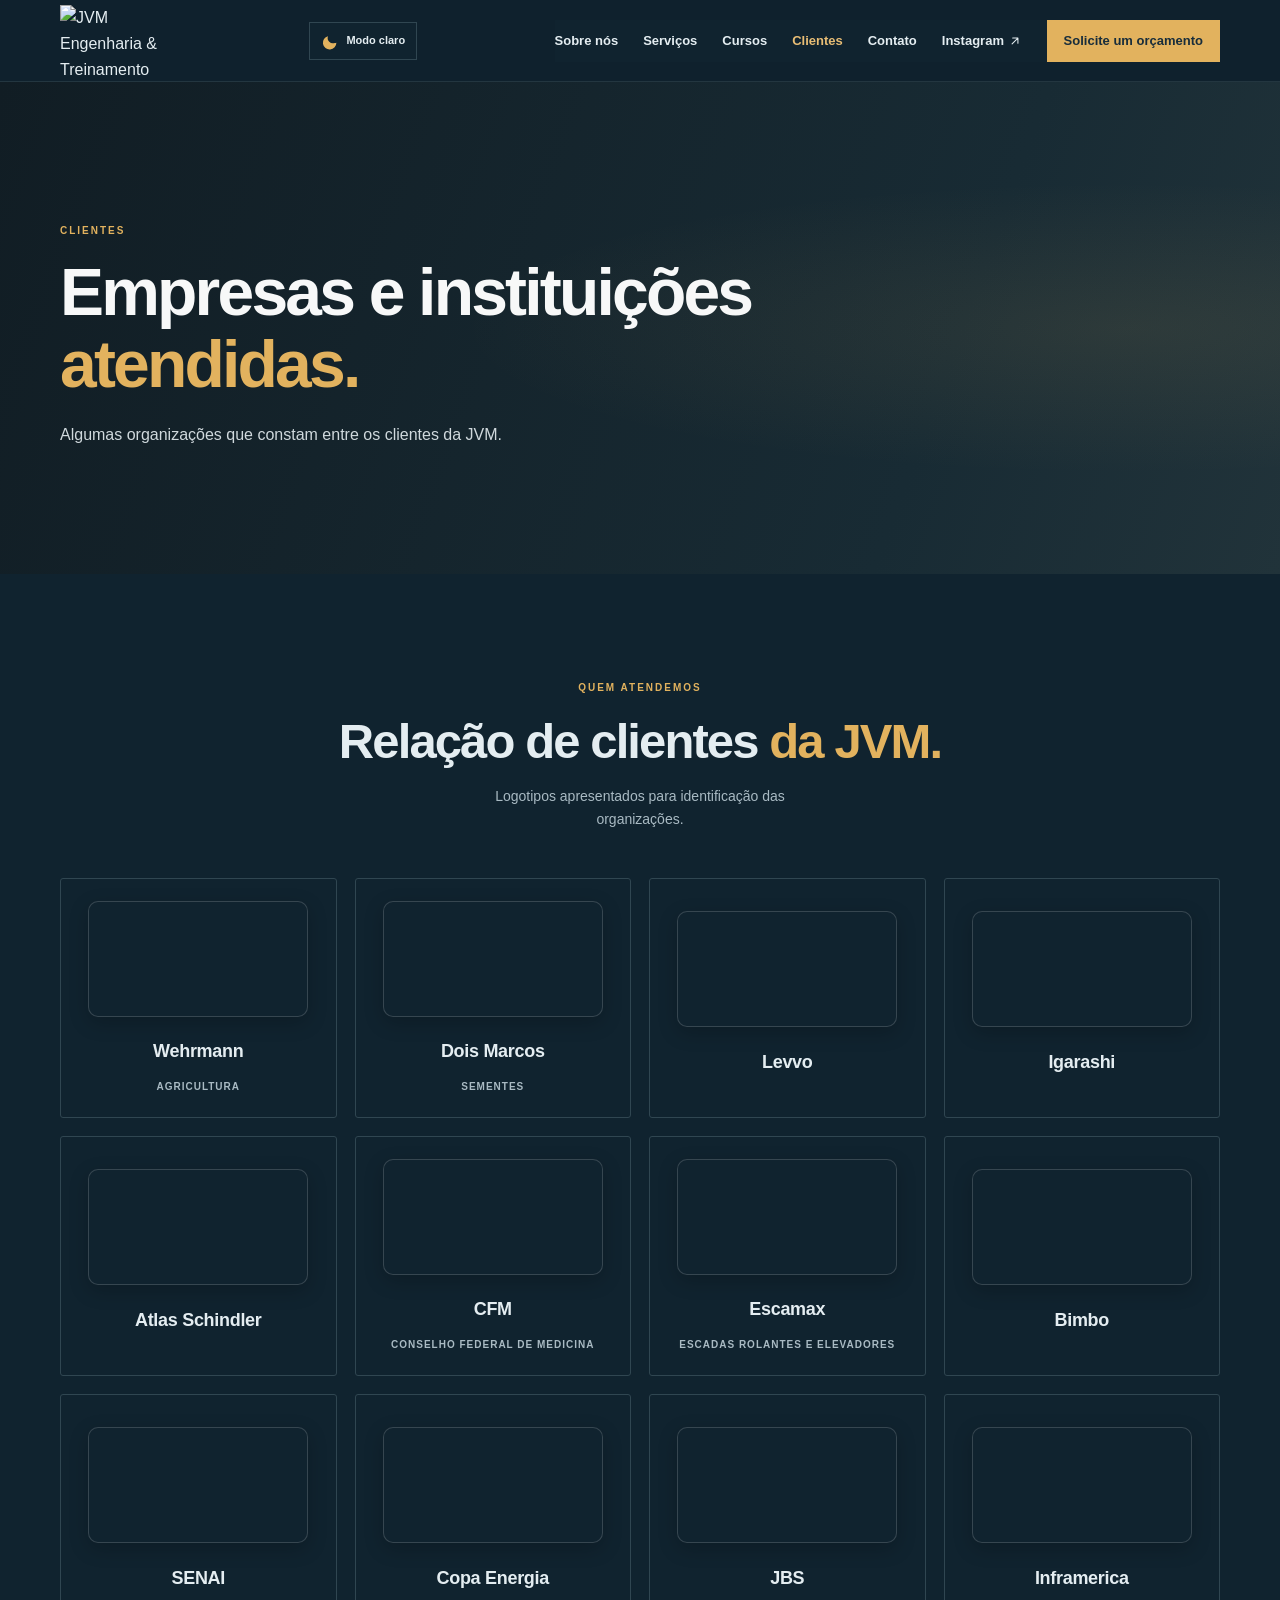
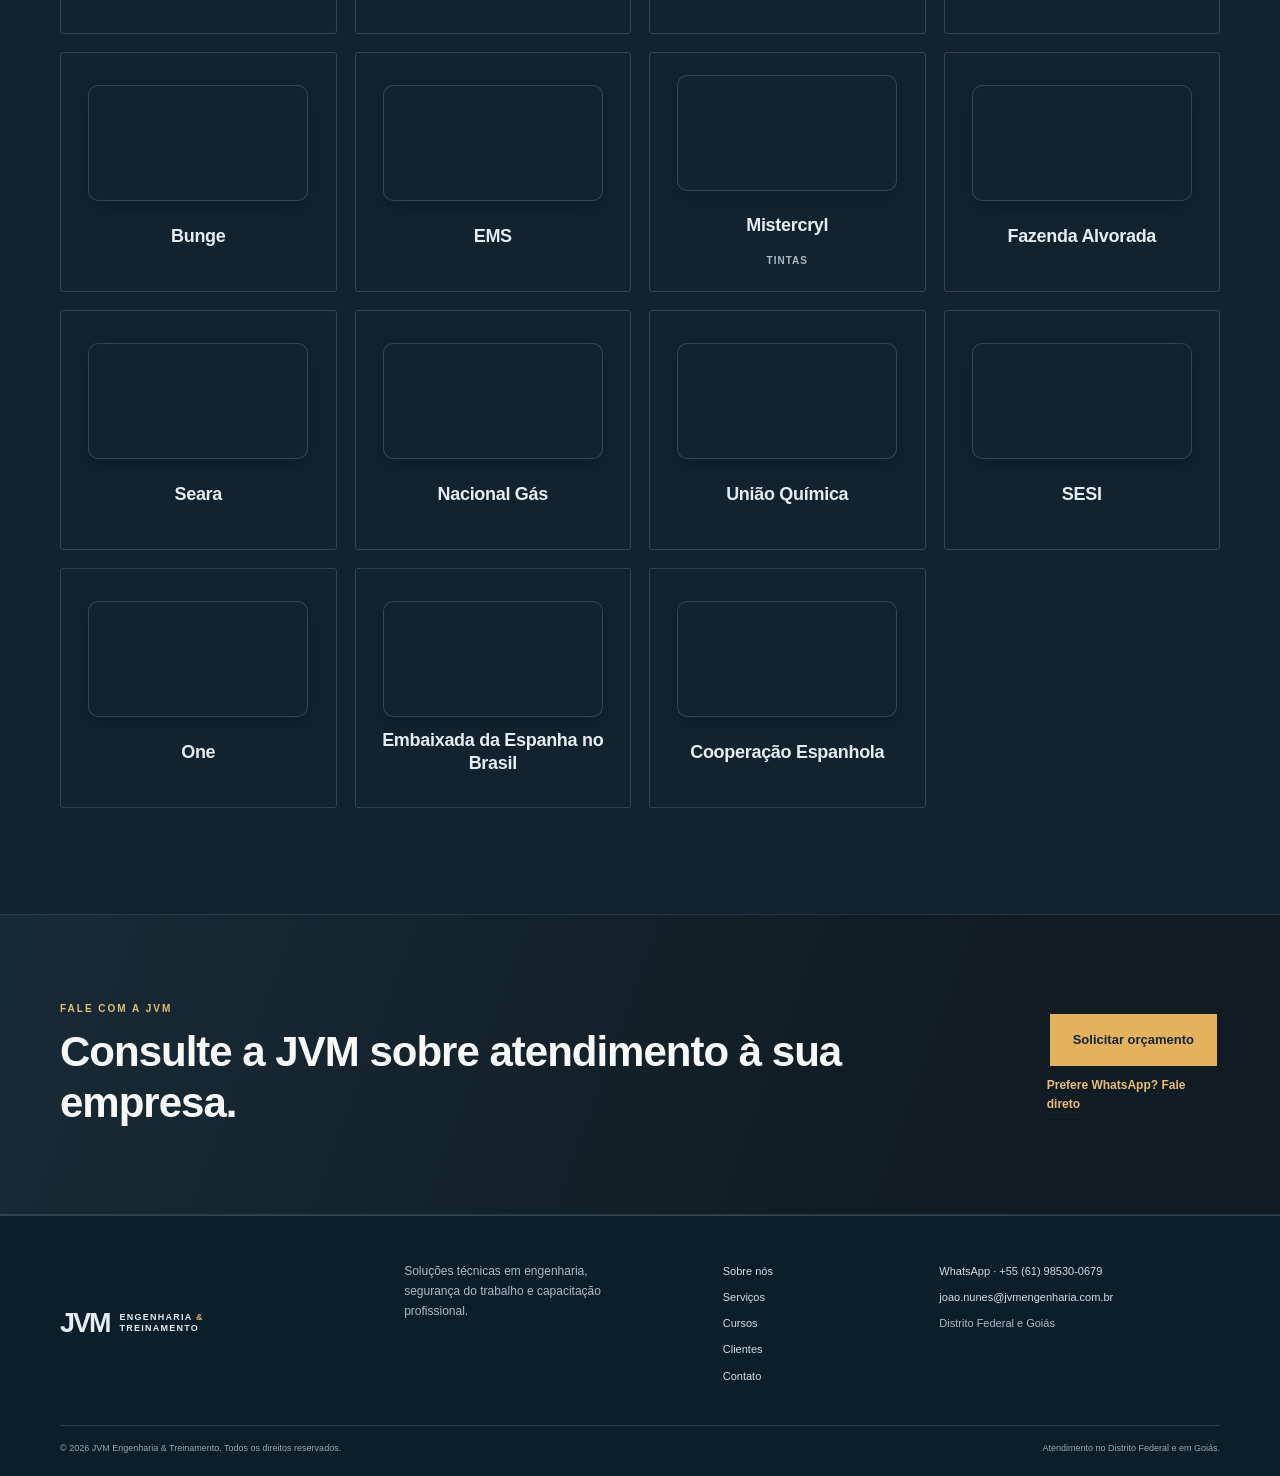
==== clientes.html @ 1b15221c "feat: Melhorias no visual" ====
<!doctype html>
<html lang="pt-BR">
  <head>
    <script src="js/theme.js">
    </script>
    <meta charset="utf-8">
    <meta name="viewport" content="width=device-width, initial-scale=1">
    <meta http-equiv="Content-Security-Policy" content="default-src 'self'; base-uri 'self'; object-src 'none'; form-action 'self'; img-src 'self' data: https:; style-src 'self' https://fonts.googleapis.com; font-src 'self' https://fonts.gstatic.com; script-src 'self'; connect-src 'self' https:; upgrade-insecure-requests">
    <meta name="theme-color" content="#10283b">
    <meta name="description" content="Clientes atendidos pela JVM Engenharia &amp; Treinamento.">
    <title>Clientes | JVM Engenharia &amp; Treinamento</title>
    <link rel="preconnect" href="https://fonts.googleapis.com">
    <link rel="preconnect" href="https://fonts.gstatic.com" crossorigin>
    <link href="https://fonts.googleapis.com/css2?family=DM+Sans:wght@400;500;600;700&amp;family=Manrope:wght@400;500;600;700;800&amp;display=swap" rel="stylesheet">
    <link rel="stylesheet" href="css/style.css">
    <script src="js/config.js" defer>
    </script>
    <script src="js/main.js" defer>
    </script>
  </head>
  <body>
    <a class="skip-link" href="#conteudo">Pular para o conteúdo</a>
    <header class="site-header">
      <div class="container header-inner">
        <a class="brand" href="index.html" aria-label="JVM Engenharia — início">
          <img class="brand-logo" src="assets/images/jvm-logo.png" alt="JVM Engenharia &amp; Treinamento">
        </a>
        <button class="theme-toggle" id="theme-toggle" type="button" aria-label="Ativar modo escuro">
          <span class="theme-toggle-icon" aria-hidden="true">
            <svg class="theme-icon-moon" viewBox="0 0 24 24">
              <path d="M9.37 5.51A7 7 0 0 0 18.5 14.5c.69 0 1.36-.1 2-.3A9 9 0 1 1 9.37 5.51Z"/>
            </svg>
            <svg class="theme-icon-sun" viewBox="0 0 24 24" hidden>
              <circle cx="12" cy="12" r="4"/>
              <path d="M12 2v2m0 16v2M4.93 4.93l1.42 1.42m11.3 11.3 1.42 1.42M2 12h2m16 0h2M4.93 19.07l-1.42 1.42m11.3-11.3 1.42-1.42" fill="none" stroke="currentColor" stroke-linecap="round" stroke-width="2"/>
            </svg>
          </span>
          <span class="theme-toggle-label">Modo escuro</span>
        </button>
        <button class="menu-toggle" aria-expanded="false" aria-controls="site-nav" aria-label="Abrir menu">
          <span>
          </span>
          <span>
          </span>
        </button>
        <nav class="nav" id="site-nav" aria-label="Navegação principal">
          <a href="sobre.html">Sobre nós</a>
          <a href="servicos.html">Serviços</a>
          <a href="cursos.html">Cursos</a>
          <a href="clientes.html" aria-current="page">Clientes</a>
          <a href="contato.html">Contato</a>
          <a href="https://www.instagram.com/jvm_engenhariaetreinamento/?stkn=MXVxZW4xYjBiNGRyMw%3D%3D&amp;utm_source=qr" target="_blank" rel="noopener noreferrer">Instagram
            <svg class="link-icon" viewBox="0 0 24 24" aria-hidden="true">
              <path d="M7 17 17 7M8 7h9v9" fill="none" stroke="currentColor" stroke-linecap="round" stroke-linejoin="round" stroke-width="1.8"/>
            </svg>
          </a>
          <a class="button button-small" href="contato.html">Solicite um orçamento</a>
        </nav>
      </div>
    </header>
    <main id="conteudo">
      <section class="page-banner page-banner--clients">
        <div class="container">
          <p class="eyebrow">CLIENTES</p>
          <h1>Empresas e instituições <em>atendidas.</em></h1>
          <p>Algumas organizações que constam entre os clientes da JVM.</p>
        </div>
      </section>
      <section class="clients-preview section-pad">
        <div class="container">
          <div class="section-heading">
            <div>
              <p class="eyebrow">QUEM ATENDEMOS</p>
              <h2>Relação de clientes <em>da JVM.</em></h2>
            </div>
            <p>Logotipos apresentados para identificação das organizações.</p>
          </div>
          <div class="client-grid" aria-label="Lista de clientes">
            <article class="client-card client-card--brand">
              <span class="client-mark"><img src="assets/logo%20-%20wehrmann.jpg" alt="" loading="lazy"></span>
              <h3>Wehrmann</h3>
              <p>Agricultura</p>
            </article>
            <article class="client-card client-card--brand">
              <span class="client-mark"><img src="assets/logo%20-%20dois%20marcos.jpg" alt="" loading="lazy"></span>
              <h3>Dois Marcos</h3>
              <p>Sementes</p>
            </article>
            <article class="client-card client-card--brand">
              <span class="client-mark"><img src="assets/logo%20-%20levvo.jpg" alt="" loading="lazy"></span>
              <h3>Levvo</h3>
            </article>
            <article class="client-card client-card--brand">
              <span class="client-mark"><img src="assets/logo%20-%20igarashi.jpg" alt="" loading="lazy"></span>
              <h3>Igarashi</h3>
            </article>
            <article class="client-card client-card--brand">
              <span class="client-mark"><img src="assets/logo%20-%20atlas%20schindler.jpg" alt="" loading="lazy"></span>
              <h3>Atlas Schindler</h3>
            </article>
            <article class="client-card client-card--brand">
              <span class="client-mark"><img src="assets/logo%20-%20cfm.jpg" alt="" loading="lazy"></span>
              <h3>CFM</h3>
              <p>Conselho Federal de Medicina</p>
            </article>
            <article class="client-card client-card--brand">
              <span class="client-mark"><img src="assets/logo%20-%20escamax.jpg" alt="" loading="lazy"></span>
              <h3>Escamax</h3>
              <p>Escadas rolantes e elevadores</p>
            </article>
            <article class="client-card client-card--brand">
              <span class="client-mark"><img src="assets/logo%20-%20bimbo.jpg" alt="" loading="lazy"></span>
              <h3>Bimbo</h3>
            </article>
            <article class="client-card client-card--brand">
              <span class="client-mark"><img src="assets/logo%20-%20senai.jpg" alt="" loading="lazy"></span>
              <h3>SENAI</h3>
            </article>
            <article class="client-card client-card--brand">
              <span class="client-mark"><img src="assets/logo%20-%20copa%20energia.jpg" alt="" loading="lazy"></span>
              <h3>Copa Energia</h3>
            </article>
            <article class="client-card client-card--brand">
              <span class="client-mark"><img src="assets/logo%20-%20jbs.jpg" alt="" loading="lazy"></span>
              <h3>JBS</h3>
            </article>
            <article class="client-card client-card--brand">
              <span class="client-mark"><img src="assets/logo%20-%20inframerica.jpg" alt="" loading="lazy"></span>
              <h3>Inframerica</h3>
            </article>
            <article class="client-card client-card--brand">
              <span class="client-mark"><img src="assets/logo%20-%20bunge.jpg" alt="" loading="lazy"></span>
              <h3>Bunge</h3>
            </article>
            <article class="client-card client-card--brand">
              <span class="client-mark"><img src="assets/logo%20-%20ems.jpg" alt="" loading="lazy"></span>
              <h3>EMS</h3>
            </article>
            <article class="client-card client-card--brand">
              <span class="client-mark"><img src="assets/logo%20-%20mistercryl.jpg" alt="" loading="lazy"></span>
              <h3>Mistercryl</h3>
              <p>Tintas</p>
            </article>
            <article class="client-card client-card--brand">
              <span class="client-mark"><img src="assets/logo%20-%20alvorada.jpg" alt="" loading="lazy"></span>
              <h3>Fazenda Alvorada</h3>
            </article>
            <article class="client-card client-card--brand">
              <span class="client-mark"><img src="assets/logo%20-%20seara.jpg" alt="" loading="lazy"></span>
              <h3>Seara</h3>
            </article>
            <article class="client-card client-card--brand">
              <span class="client-mark"><img src="assets/logo%20-%20nacional%20gas.jpg" alt="" loading="lazy"></span>
              <h3>Nacional Gás</h3>
            </article>
            <article class="client-card client-card--brand">
              <span class="client-mark"><img src="assets/logo%20-%20uniao%20quimica.jpg" alt="" loading="lazy"></span>
              <h3>União Química</h3>
            </article>
            <article class="client-card client-card--brand">
              <span class="client-mark"><img src="assets/logo%20-%20sesi.jpg" alt="" loading="lazy"></span>
              <h3>SESI</h3>
            </article>
            <article class="client-card client-card--brand">
              <span class="client-mark"><img src="assets/logo%20-%20one.jpg" alt="" loading="lazy"></span>
              <h3>One</h3>
            </article>
            <article class="client-card client-card--brand">
              <span class="client-mark"><img src="assets/logo%20-%20embaixada%20da%20espanha%20no%20brasil.jpg" alt="" loading="lazy"></span>
              <h3>Embaixada da Espanha no Brasil</h3>
            </article>
            <article class="client-card client-card--brand">
              <span class="client-mark"><img src="assets/logo%20-%20cooperacao%20espanhola.jpg" alt="" loading="lazy"></span>
              <h3>Cooperação Espanhola</h3>
            </article>
          </div>
        </div>
      </section>
      <section class="contact-cta">
        <div class="container cta-inner">
          <div>
            <p class="eyebrow eyebrow-light">FALE COM A JVM</p>
            <h2>Consulte a JVM sobre atendimento à sua empresa.</h2>
          </div>
          <div class="cta-actions">
            <a class="button button-light" href="contato.html">Solicitar orçamento</a>
            <a class="cta-whatsapp" href="https://wa.me/5561985300679" target="_blank" rel="noopener noreferrer">Prefere WhatsApp? Fale direto</a>
          </div>
        </div>
      </section>
    </main>
    <footer class="footer">
      <div class="container footer-main">
        <a class="brand brand-footer" href="index.html">
          <span class="brand-mark">JVM</span>
          <span class="brand-copy">ENGENHARIA
            <i>&amp;</i>
            <br>TREINAMENTO</span>
        </a>
        <p>Soluções técnicas em engenharia, segurança do trabalho e capacitação profissional.</p>
        <div class="footer-links">
          <a href="sobre.html">Sobre nós</a>
          <a href="servicos.html">Serviços</a>
          <a href="cursos.html">Cursos</a>
          <a href="clientes.html">Clientes</a>
          <a href="contato.html">Contato</a>
        </div>
        <div class="footer-contact">
          <a href="https://wa.me/5561985300679" target="_blank" rel="noopener noreferrer">WhatsApp · +55 (61) 98530-0679</a>
          <a href="mailto:joao.nunes@jvmengenharia.com.br">joao.nunes@jvmengenharia.com.br</a>
          <span>Distrito Federal e Goiás</span>
        </div>
      </div>
      <div class="container footer-bottom">
        <span>©
          <span id="year">
          </span>
          JVM Engenharia &amp; Treinamento. Todos os direitos reservados.</span>
        <span>Atendimento no Distrito Federal e em Goiás.</span>
      </div>
    </footer>
  </body>
</html>
---- css/style.css ----
:root {
  --navy:#10283b;
  --navy-2:#18384d;
  --ink:#e4edf1;
  --muted:#a9bac3;
  --gold:#e2b25e;
  --pale:#162a36;
  --white:#fff;
  --line:#304651;
  --surface:#10232f;
  --surface-soft:#162a36;
  --field:#0d1e28;
  --field-border:#405560;
  --card-hover:#1b303c;
  --font:'DM Sans',sans-serif;
  --display:'Manrope',sans-serif
}
* {
  box-sizing:border-box
}
html {
  scroll-behavior:smooth;
  scroll-padding-top:82px
}
body {
  margin:0;
  color:var(--ink);
  font-family:var(--font);
  font-size:16px;
  line-height:1.65;
  -webkit-font-smoothing:antialiased
}
a {
  color:inherit;
  text-decoration:none
}
button,input,select,textarea {
  font:inherit
}
.container {
  width:min(1160px,calc(100% - 48px));
  margin-inline:auto
}
.skip-link {
  position:absolute;
  left:12px;
  top:-60px;
  z-index:1000;
  padding:10px 16px;
  background:white;
  color:var(--navy)
}
.skip-link:focus {
  top:12px
}
.site-header {
  height:82px;
  position:sticky;
  top:0;
  z-index:20;
  background:rgba(255,255,255,.97);
  border-bottom:1px solid rgba(16,40,59,.07);
  backdrop-filter:blur(12px)
}
.header-inner {
  height:100%;
  display:flex;
  align-items:center;
  justify-content:space-between
}
.brand {
  display:flex;
  align-items:center;
  gap:10px;
  color:var(--navy)
}
.theme-toggle {
  display:inline-flex;
  align-items:center;
  justify-content:center;
  gap:7px;
  min-height:38px;
  padding:0 11px;
  border:1px solid var(--line);
  background:var(--surface);
  color:var(--ink);
  cursor:pointer;
  font-size:11px;
  font-weight:600;
  white-space:nowrap
}
.theme-toggle:hover {
  border-color:var(--gold)
}
.theme-toggle-icon {
  color:var(--gold);
  display:inline-flex;
  align-items:center;
  justify-content:center
}
.theme-toggle-icon svg {
  display:block;
  width:18px;
  height:18px;
  fill:currentColor
}
.theme-toggle-icon svg[hidden] {
  display:none
}
.brand-logo {
  display:block;
  width:112px;
  height:72px;
  object-fit:contain
}
.brand-mark {
  font-family:var(--display);
  font-weight:800;
  font-size:27px;
  letter-spacing:-2px;
  line-height:1
}
.brand-copy {
  font-family:var(--display);
  font-weight:700;
  font-size:9px;
  line-height:1.25;
  letter-spacing:1.25px
}
.brand-copy i {
  font-style:normal;
  color:var(--gold)
}
.nav {
  display:flex;
  align-items:center;
  gap:25px;
  font-size:13px;
  font-weight:600
}
.nav>a:not(.button) {
  transition:color .2s
}
.nav>a:not(.button):hover,.text-link:hover {
  color:#ae7a29
}
.nav>a[aria-current="page"]:not(.button) {
  color:#ae7a29
}
.link-icon {
  display:inline-block;
  width:14px;
  height:14px;
  flex:0 0 auto;
  vertical-align:middle
}
.page-entering #conteudo,
.page-entering .footer {
  animation:page-enter .42s cubic-bezier(.2,.7,.25,1) both
}
.page-leaving #conteudo,
.page-leaving .footer {
  animation:page-leave .17s ease-in both;
  pointer-events:none
}
html::after {
  position:fixed;
  inset:0 auto auto 0;
  z-index:1000;
  width:100%;
  height:3px;
  background:var(--gold);
  content:"";
  opacity:0;
  transform:scaleX(0);
  transform-origin:left center
}
.page-leaving::after {
  opacity:1;
  transform:scaleX(1);
  transition:transform .17s ease,opacity .05s ease
}
@keyframes page-enter {
  from { opacity:0; transform:translateY(12px) }
  to { opacity:1; transform:translateY(0) }
}
@keyframes page-leave {
  to { opacity:.55; transform:translateY(-5px) }
}
.page-banner {
  padding:82px 0 76px;
  background:var(--surface-soft);
  border-bottom:1px solid var(--line);
  text-align:center
}
.page-banner .eyebrow {
  margin:0 0 18px
}
.page-banner h1 {
  max-width:820px;
  margin:0;
  margin-inline:auto;
  color:var(--ink);
  font-family:var(--display);
  font-size:clamp(38px,6vw,66px);
  font-weight:600;
  letter-spacing:-2.8px;
  line-height:1.08
}
.page-banner h1 em,.home-training h2 em {
  color:#ae7a29;
  font-style:normal
}
.page-banner>div>p:last-child {
  max-width:610px;
  margin:22px auto 0;
  color:var(--muted);
  font-size:16px
}
.page-intro-grid {
  grid-template-columns:170px minmax(0,1fr) 245px
}
.intro-main,
.section-kicker {
  text-align:center
}
.section-kicker {
  align-items:center
}
.home-more-link {
  margin:30px 0 0;
  text-align:right
}
.home-training {
  background:var(--surface-soft)
}
.home-training-inner {
  display:flex;
  align-items:center;
  justify-content:space-between;
  gap:48px;
  text-align:center
}
.home-training-inner>div {
  max-width:620px;
  margin-inline:auto
}
.home-training .eyebrow {
  margin:0 0 16px
}
.home-training h2 {
  margin:0;
  color:var(--ink);
  font-family:var(--display);
  font-size:clamp(34px,4vw,49px);
  line-height:1.12;
  letter-spacing:-1.8px
}
.home-training-inner>div>p:last-child {
  max-width:560px;
  margin-inline:auto;
  color:var(--muted)
}
.home-training-inner>.button {
  margin-inline:auto
}
.clients-preview {
  background:var(--surface)
}
.client-grid {
  display:grid;
  grid-template-columns:repeat(4,minmax(0,1fr));
  grid-auto-rows:1fr;
  gap:18px
}
.client-card {
  min-width:0;
  min-height:0;
  padding:0;
  border:1px solid var(--line);
  border-radius:14px;
  background:var(--surface);
  box-shadow:0 5px 18px rgba(16,40,59,.045);
  transition:background .2s,transform .2s,border-color .2s,box-shadow .2s
}
.client-card:hover {
  position:relative;
  z-index:1;
  background:var(--card-hover);
  border-color:rgba(215,163,78,.65);
  box-shadow:0 12px 28px rgba(16,40,59,.1);
  transform:translateY(-3px)
}
.client-mark {
  display:grid;
  place-items:center;
  width:36px;
  height:36px;
  margin-bottom:25px;
  background:#f5f1e8;
  color:#a67932;
  font-size:10px;
  font-weight:700;
  letter-spacing:1px
}
.client-card h3 {
  margin:0 0 9px;
  font-family:var(--display);
  font-size:16px;
  letter-spacing:-.3px
}
.client-card p {
  margin:0;
  color:var(--muted);
  font-size:12px;
  line-height:1.7
}
.client-card--brand {
  display:flex;
  flex-direction:column;
  justify-content:center;
  align-items:center;
  min-height:238px;
  padding:22px 18px;
  text-align:center
}
.client-card--brand .client-mark {
  display:grid;
  place-items:center;
  flex:0 0 116px;
  width:100%;
  max-width:220px;
  height:116px;
  margin:0 0 12px;
  padding:12px 16px;
  border:1px solid var(--line);
  border-radius:10px;
  background:var(--surface);
  box-shadow:0 2px 8px rgba(16,40,59,.035);
  color:transparent;
  transition:border-color .2s ease,box-shadow .2s ease
}
.client-card--brand .client-mark img {
  display:block;
  max-width:100%;
  max-height:88px;
  width:auto;
  height:auto;
  object-fit:contain;
  image-rendering:auto
}
.client-card--brand:hover .client-mark {
  border-color:rgba(215,163,78,.65);
  box-shadow:0 4px 12px rgba(16,40,59,.08)
}
.client-card--brand h3 {
  display:grid;
  place-items:center;
  min-height:2.5em;
  max-width:100%;
  margin:0;
  font-size:clamp(15px,1.5vw,18px);
  line-height:1.25;
  font-weight:800
}
.client-card--brand p {
  min-height:1.5em;
  margin-top:4px;
  font-size:10px;
  font-weight:700;
  letter-spacing:1px;
  text-transform:uppercase
}
.button {
  display:inline-flex;
  align-items:center;
  justify-content:center;
  gap:25px;
  min-height:52px;
  padding:0 22px;
  background:var(--gold);
  color:#182d3b;
  font-size:13px;
  font-weight:700;
  border:1px solid var(--gold);
  transition:background .2s,color .2s,transform .2s
}
.button:hover {
  background:#e6ba70;
  transform:translateY(-2px)
}
.button-small {
  min-height:42px;
  padding:0 16px;
  gap:14px
}
.menu-toggle {
  display:none
}
.hero {
  position:relative;
  min-height:660px;
  color:white;
  background:var(--navy);
  overflow:hidden
}
.hero-photo {
  position:absolute;
  inset:0 0 0 38%;
  background-image:url('https://images.unsplash.com/photo-1518770660439-4636190af475?auto=format&fit=crop&w=2000&q=82');
  background-position:center;
  background-size:cover;
  filter:saturate(.65)
}
.hero-shade {
  position:absolute;
  inset:0;
  background:linear-gradient(90deg,#10283b 0%,#10283b 37%,rgba(16,40,59,.93) 48%,rgba(16,40,59,.39) 100%),linear-gradient(0deg,rgba(9,27,40,.42),transparent 45%)
}
.hero-content {
  position:relative;
  z-index:1;
  padding-top:118px;
  padding-bottom:112px
}
.eyebrow {
  margin:0 0 20px;
  color:#8b682e;
  font-size:10px;
  font-weight:700;
  letter-spacing:2px
}
.eyebrow-light {
  color:#e6bc74
}
.eyebrow span {
  display:inline-block;
  width:22px;
  height:1px;
  margin-right:8px;
  vertical-align:middle;
  background:currentColor
}
.hero h1,.section-heading h2,.intro h2,.detail-heading h2,.proof h2,.training h2,.contact h2 {
  margin:0;
  font-family:var(--display);
  font-weight:600;
  letter-spacing:-1.9px;
  line-height:1.12
}
.hero h1 {
  max-width:700px;
  font-size:clamp(44px,6vw,74px)
}
em {
  color:#c79240;
  font-style:normal
}
.hero h1 em {
  color:#e1b05d
}
.hero-lead {
  max-width:500px;
  margin:25px 0 30px;
  color:#d1dbe0;
  font-size:16px
}
.hero-actions {
  display:flex;
  align-items:center;
  gap:32px
}
.text-link {
  display:inline-flex;
  align-items:center;
  gap:18px;
  color:var(--navy);
  font-size:13px;
  font-weight:700
}
.light-link {
  color:white
}
.hero-note {
  position:absolute;
  right:24px;
  bottom:48px;
  display:flex;
  align-items:center;
  gap:15px;
  color:#d7e0e4;
  font-size:11px;
  line-height:1.5
}
.note-line {
  width:42px;
  height:1px;
  background:var(--gold)
}
.hero-index {
  position:absolute;
  left:50%;
  bottom:0;
  display:flex;
  align-items:center;
  gap:14px;
  transform:translateX(-50%);
  width:min(1160px,calc(100% - 48px));
  height:52px;
  color:#d0dbe0;
  font-size:9px;
  letter-spacing:1.6px
}
.hero-index>span:first-child {
  color:#e1b05d
}
.index-line {
  width:46px;
  height:1px;
  background:#73848d
}
.section-pad {
  padding:106px 0
}
.intro {
  background:var(--surface-soft)
}
.intro-grid {
  display:grid;
  grid-template-columns:170px minmax(0,1fr) 245px;
  gap:44px
}
.section-kicker {
  display:flex;
  flex-direction:column;
  align-items:flex-start;
  gap:18px
}
.section-kicker .eyebrow {
  margin:5px 0 0
}
.kicker-rule {
  height:1px;
  width:40px;
  background:var(--gold)
}
.kicker-number {
  color:var(--muted);
  font-size:10px;
  letter-spacing:1.4px
}
.intro h2,.section-heading h2,.proof h2,.training h2,.contact h2 {
  font-size:clamp(34px,4vw,49px)
}
.intro-text {
  max-width:650px;
  margin:25px 0 25px;
  color:var(--muted);
  font-size:16px
}
.intro-aside {
  align-self:end;
  padding:20px 0 4px 23px;
  border-left:1px solid #c9d4d4
}
.aside-icon {
  color:var(--gold);
  font-size:22px
}
.aside-icon svg {
  display:block;
  width:24px;
  height:24px;
  fill:currentColor
}
.intro-aside p {
  margin:14px 0;
  color:var(--ink);
  font-family:var(--display);
  font-size:14px;
  font-weight:600;
  line-height:1.6
}
.intro-aside span {
  color:var(--muted);
  font-size:10px;
  letter-spacing:.6px
}
.services {
  background:var(--surface)
}
.section-heading {
  display:flex;
  flex-direction:column;
  justify-content:center;
  align-items:center;
  gap:16px;
  margin-bottom:42px
}
.section-heading>div,
.section-heading>p {
  text-align:center
}
.section-heading .eyebrow,.proof .eyebrow,.training .eyebrow,.contact .eyebrow {
  margin-bottom:17px
}
.section-heading>p {
  max-width:315px;
  margin:0 auto 5px;
  color:var(--muted);
  font-size:14px
}
.service-grid {
  display:grid;
  grid-template-columns:repeat(4,1fr);
  border-top:1px solid var(--line);
  border-left:1px solid var(--line)
}
.service-card {
  display:flex;
  flex-direction:column;
  min-height:286px;
  padding:24px 22px 20px;
  border-right:1px solid var(--line);
  border-bottom:1px solid var(--line);
  transition:background .2s,transform .2s
}
.service-card:hover {
  position:relative;
  z-index:1;
  background:var(--card-hover);
  transform:translateY(-4px)
}
.card-top {
  display:flex;
  justify-content:space-between;
  align-items:center;
  margin-bottom:28px
}
.service-icon {
  display:grid;
  place-items:center;
  width:40px;
  height:40px;
  background:#f5f1e8;
  color:#a67932;
  font-size:22px
}
.service-icon svg {
  display:block;
  width:22px;
  height:22px;
  fill:currentColor
}
.card-num {
  color:var(--muted);
  font-size:10px;
  letter-spacing:1.3px
}
.service-card h3 {
  margin:0 0 10px;
  font-family:var(--display);
  font-size:17px;
  letter-spacing:-.3px
}
.service-card p {
  margin:0;
  color:var(--muted);
  font-size:12px;
  line-height:1.7
}
.card-link {
  display:flex;
  justify-content:space-between;
  align-items:center;
  margin-top:auto;
  padding-top:22px;
  color:#8c6629;
  font-size:11px;
  font-weight:700
}
.card-link span {
  font-size:17px
}
.service-detail {
  background:var(--navy);
  color:white
}
.detail-grid {
  display:grid;
  grid-template-columns:.82fr 1.18fr;
  gap:90px
}
.detail-heading h2 {
  font-size:clamp(35px,4vw,49px)
}
.detail-heading>p:not(.eyebrow) {
  max-width:385px;
  margin:22px 0 28px;
  color:#bdcbd2;
  font-size:14px
}
.button-outline {
  background:transparent;
  color:white;
  border-color:#76909f
}
.button-outline:hover {
  background:white;
  color:var(--navy)
}
.detail-list>div {
  display:grid;
  grid-template-columns:44px 1fr 20px;
  align-items:start;
  gap:10px;
  padding:14px 0;
  border-bottom:1px solid rgba(255,255,255,.18)
}
.detail-list>div:first-child {
  border-top:1px solid rgba(255,255,255,.18)
}
.detail-list span {
  padding-top:3px;
  color:#d9ae65;
  font-size:10px;
  letter-spacing:1px
}
.detail-list p {
  margin:0;
  color:#f0f3f4;
  font-size:13px
}
.detail-list b {
  color:#d9ae65;
  font-weight:400
}
.proof {
  background:var(--surface-soft)
}
.proof-grid {
  display:grid;
  grid-template-columns:.9fr 1.1fr;
  gap:100px
}
.proof-title {
  align-self:start;
  position:sticky;
  top:120px;
  text-align:center
}
.proof-items article {
  display:grid;
  grid-template-columns:55px 1fr;
  gap:18px;
  padding:22px 0;
  border-bottom:1px solid #d5dede
}
.proof-items article:first-child {
  padding-top:0
}
.proof-items article>span {
  color:#b2823b;
  font-size:10px;
  letter-spacing:1px
}
.proof-items h3 {
  margin:0 0 5px;
  font-family:var(--display);
  font-size:17px
}
.proof-items p {
  margin:0;
  color:var(--muted);
  font-size:13px
}
.training {
  background:var(--surface)
}
.training-grid {
  display:grid;
  grid-template-columns:1.05fr .95fr;
  gap:80px;
  align-items:center
}
.training-copy>p:not(.eyebrow) {
  max-width:510px;
  margin-inline:auto;
  color:var(--muted);
  font-size:14px
}
.training-copy,
.detail-heading,
.contact-intro {
  text-align:center
}
.training-copy .course-tags {
  justify-content:center
}
.training-copy .text-link {
  justify-content:center
}
.training-copy>.button {
  display:flex;
  width:fit-content;
  margin:24px auto 0
}
.course-tags {
  display:flex;
  flex-wrap:wrap;
  gap:8px;
  margin:24px 0
}
.course-tags span {
  padding:8px 11px;
  background:var(--surface-soft);
  color:var(--ink);
  font-size:11px
}
.training-visual {
  position:relative;
  min-height:410px
}
.training-image {
  position:absolute;
  inset:0 32px 28px 0;
  background:linear-gradient(0deg,rgba(16,40,59,.24),transparent 55%),url('../assets/images/jvm-treinamento-turma.jpeg') center/cover
}
.training-image-secondary {
  position:absolute;
  top:74px;
  right:0;
  width:42%;
  height:34%;
  border:8px solid #fff;
  background:url('../assets/images/jvm-treinamento-aula.jpg') center/cover;
  box-shadow:0 12px 32px rgba(16,40,59,.18)
}
.training-caption {
  position:absolute;
  bottom:0;
  right:0;
  left:18px;
  display:flex;
  justify-content:space-between;
  padding:13px 16px;
  background:var(--navy);
  color:white;
  font-size:9px;
  letter-spacing:.8px
}
.training-caption span+span {
  color:#c7d0d4;
  letter-spacing:0
}
.training-stamp {
  position:absolute;
  bottom:56px;
  left:24px;
  display:grid;
  place-content:center;
  width:90px;
  height:90px;
  background:var(--gold);
  color:var(--navy);
  font-family:var(--display);
  font-size:24px;
  font-weight:800;
  line-height:1;
  text-align:center
}
.training-stamp span {
  font:700 7px var(--font);
  letter-spacing:1px
}
.contact-cta {
  padding:60px 0;
  background:#bd8c43;
  color:white
}
.cta-actions {
  display:flex;
  flex-direction:column;
  align-items:center;
  gap:10px
}
.cta-whatsapp {
  color:white;
  font-size:12px;
  font-weight:600;
  text-decoration:underline;
  text-decoration-color:rgba(255,255,255,.55);
  text-underline-offset:4px
}
.cta-whatsapp:hover {
  text-decoration-color:white
}
.cta-inner {
  display:flex;
  justify-content:space-between;
  align-items:center
}
.cta-inner .eyebrow {
  margin-bottom:10px;
  color:#f8e8c9
}
.cta-inner>div {
  text-align:center
}
.cta-inner h2 {
  margin:0;
  font-family:var(--display);
  font-size:clamp(30px,4vw,42px);
  font-weight:600;
  line-height:1.2;
  letter-spacing:-1px;
  text-align:center
}
.button-light {
  background:white;
  border-color:white;
  color:var(--navy)
}
.button-light:hover {
  background:#f3f5f4
}
.contact {
  background:var(--surface-soft)
}
.contact-grid {
  display:grid;
  grid-template-columns:.88fr 1.12fr;
  gap:90px
}
.contact-intro>p:not(.eyebrow) {
  max-width:400px;
  margin-inline:auto;
  color:var(--muted);
  font-size:14px
}
.contact-info {
  display:grid;
  gap:17px;
  margin-top:30px
}
.contact-info>div {
  padding-top:13px;
  border-top:1px solid var(--line)
}
.contact-info span {
  color:#8a6a35;
  font-size:9px;
  font-weight:700;
  letter-spacing:1.4px
}
.contact-info p,.contact-info a {
  display:block;
  margin:3px 0 0;
  font-size:12px
}
.contact-info .whatsapp-link {
  color:#8c6629;
  font-weight:700
}
.contact-info a:hover {
  color:#9a712f
}
.contact-form {
  display:grid;
  gap:16px;
  padding:30px;
  background:var(--surface);
  box-shadow:0 12px 35px rgba(23,50,64,.05)
}
.honeypot {
  position:absolute;
  left:-10000px;
  width:1px;
  height:1px;
  overflow:hidden
}
.contact-form button:disabled {
  cursor:wait;
  opacity:.7
}
.form-row {
  display:grid;
  grid-template-columns:1fr 1fr;
  gap:15px
}
.contact-form label {
  display:grid;
  gap:7px;
  color:var(--muted);
  font-size:11px;
  font-weight:600
}
.contact-form input,.contact-form select,.contact-form textarea {
  width:100%;
  min-height:44px;
  padding:10px 12px;
  border:1px solid var(--field-border);
  border-radius:0;
  background:var(--field);
  color:var(--ink);
  outline:none;
  font-size:13px
}
.contact-form textarea {
  resize:vertical
}
.contact-form input:focus,.contact-form select:focus,.contact-form textarea:focus {
  border-color:#b58740;
  box-shadow:0 0 0 3px rgba(215,163,78,.17)
}
.contact-form input::placeholder,.contact-form textarea::placeholder {
  color:var(--muted);
  opacity:1
}
.contact-form .button {
  justify-self:start
}
.form-note {
  margin:-8px 0 0;
  color:var(--muted);
  font-size:10px
}
.footer {
  background:#0b1e2b;
  color:white
}
.footer-main {
  display:grid;
  grid-template-columns:1.2fr 1.1fr .7fr 1.1fr;
  gap:38px;
  padding:46px 0 40px
}
.brand-footer {
  color:white
}
.footer-main>p {
  max-width:220px;
  margin:0;
  color:#aebbc1;
  font-size:12px
}
.footer-links,.footer-contact {
  display:grid;
  align-content:start;
  gap:8px;
  font-size:11px
}
.footer-links a,.footer-contact a {
  color:#d4dce0
}
.footer-links a:hover,.footer-contact a:hover {
  color:#e1b05d
}
.footer-contact span {
  color:#aebbc1
}
.footer-bottom {
  display:flex;
  justify-content:space-between;
  gap:15px;
  padding:15px 0 20px;
  border-top:1px solid rgba(255,255,255,.13);
  color:#98a8b0;
  font-size:9px
}
.form-note[data-state="error"] {
  color:#a83e32
}
.form-note[data-state="success"] {
  color:#35744b
}
:root[data-theme="dark"] {
  color-scheme:dark;
  --ink:#e4edf1;
  --muted:#a9bac3;
  --line:#304651;
  --surface:#10232f;
  --surface-soft:#162a36;
  --field:#0d1e28;
  --field-border:#405560;
  --card-hover:#1b303c
}
:root[data-theme="dark"] .site-header {
  background:rgba(16,35,47,.97);
  border-bottom-color:rgba(214,229,235,.1)
}
:root[data-theme="dark"] .nav>a:not(.button):hover,
:root[data-theme="dark"] .text-link:hover,
:root[data-theme="dark"] .contact-info a:hover {
  color:#f0c36e
}
:root[data-theme="dark"] .contact-cta {
  color:#10283b
}
:root[data-theme="dark"] .cta-inner .eyebrow,
:root[data-theme="dark"] .cta-whatsapp {
  color:#10283b
}
:root[data-theme="dark"] .cta-whatsapp {
  text-decoration-color:rgba(16,40,59,.6)
}
:root[data-theme="dark"] em,
:root[data-theme="dark"] .eyebrow,
:root[data-theme="dark"] .proof-items article>span {
  color:#e2b25e
}
:root[data-theme="dark"] .menu-toggle span {
  background:var(--ink)
}
:root[data-theme="dark"] .brand,
:root[data-theme="dark"] .text-link {
  color:var(--ink)
}
:root[data-theme="dark"] .skip-link {
  background:var(--surface);
  color:var(--ink)
}
:root[data-theme="dark"] .service-icon {
  background:#27363a;
  color:#e2b25e
}
:root[data-theme="dark"] .client-mark {
  background:#27363a;
  color:#e2b25e
}
:root[data-theme="dark"] .client-card--brand .client-mark {
  background-color:var(--surface);
  border-color:rgba(255,255,255,.16);
  box-shadow:0 6px 20px rgba(0,0,0,.2)
}
:root[data-theme="dark"] .card-link,
:root[data-theme="dark"] .contact-info .whatsapp-link,
:root[data-theme="dark"] .contact-info span {
  color:#e2b25e
}
:root[data-theme="dark"] .intro-text,
:root[data-theme="dark"] .intro-aside p,
:root[data-theme="dark"] .contact-form label {
  color:#c2d0d6
}
:root[data-theme="dark"] .intro-aside {
  border-left-color:var(--line)
}
:root[data-theme="dark"] .proof-items article {
  border-bottom-color:var(--line)
}
:root[data-theme="dark"] .training-image-secondary {
  border-color:var(--surface)
}
:root[data-theme="dark"] .contact-form input,
:root[data-theme="dark"] .contact-form select,
:root[data-theme="dark"] .contact-form textarea {
  color-scheme:dark
}
:root[data-theme="dark"] .form-note[data-state="error"] {
  color:#ff9d91
}
:root[data-theme="dark"] .form-note[data-state="success"] {
  color:#91d5a5
}
:root[data-theme="dark"] .nav {
  background:var(--surface)
}
:root[data-theme="dark"] .nav>a:not(.button) {
  border-bottom-color:var(--line)
}
@media(max-width:900px) {
  .theme-toggle {
    width:38px;
    padding:0
  }
  .theme-toggle-label {
    display:none
  }
  .nav {
    gap:16px
  }
  .hero {
    min-height:620px
  }
  .hero-photo {
    left:25%
  }
  .hero-shade {
    background:linear-gradient(90deg,#10283b 0%,rgba(16,40,59,.95) 38%,rgba(16,40,59,.47) 100%)
  }
  .intro-grid {
    grid-template-columns:130px 1fr;
    gap:26px
  }
  .page-intro-grid {
    grid-template-columns:130px 1fr
  }
  .intro-aside {
    grid-column:2;
    max-width:460px
  }
  .service-grid {
    grid-template-columns:repeat(2,1fr)
  }
  .client-grid {
    grid-template-columns:repeat(2,1fr)
  }
  .detail-grid,.proof-grid,.contact-grid {
    gap:50px
  }
  .training-grid {
    gap:45px
  }
  .footer-main {
    grid-template-columns:1fr 1fr;
    row-gap:28px
  }
}
@media(max-width:680px) {
  html {
    scroll-padding-top:68px
  }
  .container {
    width:min(100% - 36px,520px)
  }
  .site-header {
    height:68px
  }
  .brand-mark {
    font-size:24px
  }
  .brand-logo {
    width:96px;
    height:62px
  }
  .menu-toggle {
    display:flex;
    flex-direction:column;
    justify-content:center;
    gap:5px;
    width:44px;
    height:44px;
    border:0;
    background:transparent
  }
  .menu-toggle span {
    display:block;
    width:22px;
    height:2px;
    background:var(--ink);
    transition:transform .2s
  }
  .menu-toggle[aria-expanded="true"] span:first-child {
    transform:translateY(3.5px) rotate(45deg)
  }
  .menu-toggle[aria-expanded="true"] span:last-child {
    transform:translateY(-3.5px) rotate(-45deg)
  }
  .nav {
    position:absolute;
    top:68px;
    left:0;
    right:0;
    display:none;
    align-items:stretch;
    gap:0;
    padding:10px 18px 18px;
    background:white;
    border-bottom:1px solid var(--line);
    box-shadow:0 12px 20px rgba(10,31,43,.08)
  }
  .nav.is-open {
    display:flex;
    flex-direction:column
  }
  .nav>a:not(.button) {
    padding:12px 5px;
    border-bottom:1px solid #edf0ef
  }
  .nav .button {
    margin-top:13px;
    align-self:flex-start
  }
  .hero {
    min-height:650px
  }
  .hero-photo {
    inset:0;
    background-position:57% center
  }
  .hero-shade {
    background:linear-gradient(90deg,rgba(16,40,59,.96),rgba(16,40,59,.72)),linear-gradient(0deg,rgba(11,27,39,.58),transparent)
  }
  .hero-content {
    padding-top:90px;
    padding-bottom:140px;
    text-align:center
  }
  .hero h1 {
    font-size:clamp(43px,12vw,62px);
    letter-spacing:-1.5px
  }
  .hero-lead {
    margin-inline:auto;
    font-size:14px
  }
  .hero-actions {
    align-items:center;
    flex-direction:column;
    gap:19px
  }
  .hero-note {
    display:none
  }
  .hero-index {
    width:calc(100% - 36px);
    font-size:8px;
    letter-spacing:1px
  }
  .section-pad {
    padding:72px 0
  }
  .intro-grid {
    grid-template-columns:1fr;
    gap:20px
  }
  .page-banner {
    padding:60px 0 54px
  }
  .page-banner h1 {
    letter-spacing:-1.7px
  }
  .home-training-inner {
    align-items:flex-start;
    flex-direction:column;
    gap:24px
  }
  .home-more-link {
    text-align:left
  }
  .section-kicker {
    flex-direction:row;
    align-items:center;
    justify-content:center;
    gap:12px
  }
  .section-kicker .eyebrow {
    margin:0
  }
  .kicker-rule {
    width:30px
  }
  .intro h2,.section-heading h2,.proof h2,.training h2,.contact h2 {
    font-size:37px
  }
  .intro-main,
  .section-heading,
  .detail-heading,
  .proof-title,
  .training-copy,
  .contact-intro {
    text-align:center
  }
  .contact-intro>p:not(.eyebrow) {
    margin-inline:auto
  }
  .intro-text {
    margin-inline:auto
  }
  .intro-text {
    font-size:14px
  }
  .intro-aside {
    grid-column:auto;
    max-width:none;
    margin-top:8px;
    padding:18px 0 0;
    border-top:1px solid var(--line);
    border-left:0;
    text-align:center
  }
  .section-heading {
    display:block;
    margin-bottom:30px
  }
  .section-heading>p {
    margin:18px auto 0
  }
  .service-grid {
    grid-template-columns:1fr
  }
  .client-grid {
    grid-template-columns:1fr
  }
  .client-card {
    min-height:0;
    padding:22px;
    text-align:center
  }
  .client-mark {
    margin:0 auto 16px
  }
  .service-card {
    min-height:240px;
    padding:21px;
    align-items:center;
    text-align:center
  }
  .service-card h3,
  .service-card p {
    max-width:420px
  }
  .service-card .card-top,
  .card-link {
    width:100%
  }
  .card-link {
    justify-content:center;
    gap:8px
  }
  .card-top {
    margin-bottom:18px
  }
  .detail-grid,.proof-grid,.training-grid,.contact-grid {
    grid-template-columns:1fr;
    gap:38px
  }
  .detail-heading>p:not(.eyebrow) {
    margin-inline:auto;
    font-size:13px
  }
  .detail-heading .button {
    margin-inline:auto
  }
  .detail-list p {
    font-size:12px
  }
  .proof-title {
    position:static
  }
  .proof-title .eyebrow {
    margin-bottom:12px
  }
  .proof-items article {
    grid-template-columns:40px 1fr
  }
  .proof-items h3 {
    font-size:15px
  }
  .training-grid {
    gap:30px
  }
  .course-tags {
    justify-content:center
  }
  .training-copy .text-link {
    justify-content:center
  }
  .training-visual {
    min-height:330px
  }
  .training-image {
    inset:0 20px 26px 0
  }
  .training-stamp {
    width:76px;
    height:76px;
    font-size:20px
  }
  .training-caption {
    left:0;
    font-size:8px
  }
  .contact-cta {
    padding:42px 0
  }
  .cta-inner {
    align-items:center;
    gap:23px;
    flex-direction:column
  }
  .cta-inner>div {
    text-align:center
  }
  .cta-inner h2 {
    font-size:31px
  }
  .cta-actions {
    align-items:center;
    gap:12px
  }
  .form-row {
    grid-template-columns:1fr
  }
  .contact-form {
    padding:21px
  }
  .contact-form .button {
    justify-self:center
  }
  .form-note {
    text-align:center
  }
  .footer-main {
    grid-template-columns:1fr 1fr;
    gap:26px 18px;
    padding:35px 0
  }
  .footer-main>p {
    font-size:11px
  }
  .footer-bottom {
    flex-direction:column;
    gap:4px;
    font-size:8px
  }
}

/* Homepage service showcase inspired by the supplied product video. */
.hero-showcase {
  min-height: min(760px, calc(100svh - 78px));
  min-height: max(680px, calc(100svh - 78px));
  background: #101b22;
}
.hero-showcase .hero-photo {
  inset: 0;
  background-image: url('https://images.unsplash.com/photo-1518770660439-4636190af475?auto=format&fit=crop&w=2000&q=82');
  background-position: center 42%;
  filter: saturate(.72);
  transition: background-image .35s ease, transform .8s ease;
}
.hero-showcase .hero-shade {
  background: linear-gradient(90deg, rgba(10,20,27,.96) 0%, rgba(10,20,27,.88) 44%, rgba(10,20,27,.34) 100%), linear-gradient(0deg, rgba(10,20,27,.8), transparent 58%);
}
.hero-showcase-layout {
  position: relative;
  z-index: 1;
  min-height: inherit;
  display: grid;
  grid-template-columns: minmax(0, 1fr) minmax(300px, 370px);
  align-items: center;
  gap: clamp(36px, 7vw, 110px);
  padding-top: 86px;
  padding-bottom: 92px;
}
.hero-showcase .hero-content {
  max-width: 740px;
  padding: 0;
}
.hero-showcase h1 { max-width: 720px; font-size: clamp(48px, 6.1vw, 82px); }
.hero-showcase .hero-lead { max-width: 510px; }
.hero-feature {
  align-self: center;
  padding: 25px 25px 20px;
  color: #fff;
  background: rgba(13, 25, 32, .76);
  border: 1px solid rgba(255,255,255,.22);
  box-shadow: 0 24px 70px rgba(0,0,0,.2);
  backdrop-filter: blur(14px);
}
.hero-feature-top, .hero-feature-top #hero-counter { display:flex; align-items:center; justify-content:space-between; }
.hero-feature-top { color:#e8bd75; font-size:9px; font-weight:700; letter-spacing:1.7px; }
.hero-feature-top #hero-counter { gap:5px; color:#fff; font-size:12px; letter-spacing:.5px; }
.hero-feature-top i { color:#aab5ba; font-size:10px; font-style:normal; }
.hero-feature-content { padding:50px 0 36px; }
.hero-feature-label { margin:0 0 12px; color:#e8bd75; font-size:9px; font-weight:700; letter-spacing:1.5px; }
.hero-feature-content h2 { margin:0; font-family:var(--display); font-size:clamp(25px, 2.6vw, 34px); font-weight:600; letter-spacing:-.8px; line-height:1.15; }
.hero-feature-content>p:not(.hero-feature-label) { min-height:52px; margin:14px 0 22px; color:#d0d9dd; font-size:13px; line-height:1.65; }
.hero-feature-link { display:inline-flex; align-items:center; gap:18px; color:#fff; font-size:12px; font-weight:700; }
.hero-feature-link span { color:#e8bd75; font-size:18px; transition:transform .2s ease; }
.hero-feature-link:hover span { transform:translate(3px,-3px); }
.hero-tabs { display:grid; gap:3px; border-top:1px solid rgba(255,255,255,.18); }
.hero-tabs button { display:flex; align-items:center; gap:13px; min-height:43px; padding:0 10px; color:#c5cfd3; text-align:left; font:600 11px var(--font); background:transparent; border:0; border-bottom:1px solid rgba(255,255,255,.1); cursor:pointer; transition:color .2s, background .2s; }
.hero-tabs button span { color:#87969d; font-size:9px; }
.hero-tabs button:hover, .hero-tabs button[aria-selected="true"] { color:#fff; background:rgba(255,255,255,.08); }
.hero-tabs button[aria-selected="true"] span { color:#e8bd75; }
.hero-showcase[data-active-service="seguranca"] .hero-photo { background-image:url('../assets/images/jvm-treinamento-aula.jpg'); }
.hero-showcase[data-active-service="treinamentos"] .hero-photo { background-image:url('../assets/images/jvm-treinamento-turma.jpeg'); }
.hero-showcase .hero-index { left:50%; }
.hero-showcase :focus-visible { outline:2px solid #e8bd75; outline-offset:4px; }
@media(max-width:900px) {
  .hero-showcase { min-height:700px; }
  .hero-showcase-layout { grid-template-columns:minmax(0,1fr) 310px; gap:28px; }
  .hero-showcase .hero-content { padding:0; text-align:left; }
  .hero-showcase h1 { font-size:clamp(44px,6.5vw,64px); }
  .hero-showcase .hero-actions { align-items:flex-start; flex-direction:column; gap:18px; }
}
@media(max-width:680px) {
  .hero-showcase { min-height:0; }
  .hero-showcase .hero-photo { inset:0; background-position:58% center; }
  .hero-showcase .hero-shade { background:linear-gradient(180deg,rgba(10,20,27,.74),rgba(10,20,27,.91) 46%,#101b22 100%); }
  .hero-showcase-layout { min-height:0; grid-template-columns:1fr; gap:35px; padding-top:74px; padding-bottom:82px; }
  .hero-showcase .hero-content { padding:0; text-align:center; }
  .hero-showcase .eyebrow { margin-bottom:16px; }
  .hero-showcase h1 { max-width:520px; margin-inline:auto; font-size:clamp(42px,11vw,58px); letter-spacing:-1.6px; }
  .hero-showcase .hero-lead { max-width:450px; margin:19px auto 24px; font-size:14px; }
  .hero-showcase .hero-actions { align-items:center; gap:16px; }
  .hero-feature { width:100%; max-width:460px; justify-self:center; padding:20px 19px 14px; }
  .hero-feature-content { padding:32px 0 25px; text-align:left; }
  .hero-feature-content h2 { font-size:28px; }
  .hero-feature-content>p:not(.hero-feature-label) { min-height:0; }
  .hero-tabs button { min-height:44px; }
  .hero-showcase .hero-index { bottom:16px; width:100%; height:auto; justify-content:center; font-size:8px; }
}
@media(prefers-reduced-motion:reduce) {
  .hero-showcase *, .hero-showcase *::before, .hero-showcase *::after { transition:none !important; }
}

/* Shared dark, image-led visual language across every page and section. */
.page-banner {
  position:relative;
  isolation:isolate;
  overflow:hidden;
  padding:clamp(82px,11vw,142px) 0 clamp(76px,10vw,126px);
  color:#f7f8f8;
  text-align:left;
  background:linear-gradient(110deg,#0c1820,#162b36);
  border:0;
}
.page-banner::before {
  position:absolute;
  z-index:-1;
  inset:0;
  background:radial-gradient(ellipse at 88% 50%,rgba(226,178,94,.09),transparent 42%);
  content:"";
}
.page-banner--about { background:linear-gradient(90deg,rgba(9,19,25,.91),rgba(9,19,25,.34)),url('../assets/images/jvm-treinamento-aula.jpg') center 42%/cover; }
.page-banner--courses { background:linear-gradient(90deg,rgba(9,19,25,.91),rgba(9,19,25,.34)),url('../assets/images/jvm-treinamento-turma.jpeg') center 42%/cover; }
.page-banner--services { background-image:linear-gradient(110deg,#0c1820,#162b36 72%,#1d3540); }
.page-banner--clients { background-image:linear-gradient(110deg,#111d24,#182b34 72%,#21333a); }
.page-banner--contact { background-image:linear-gradient(110deg,#0e1b22,#172b35 72%,#26343a); }
.page-banner .eyebrow { color:#e8bd75; }
.page-banner h1 { max-width:850px; margin:0; color:#f7f8f8; text-align:left; }
.page-banner h1 em { color:#e8bd75; }
.page-banner>div>p:last-child { max-width:610px; margin:22px 0 0; color:#d0d9dd; text-align:left; }
.site-header { background:rgba(16,35,47,.97); border-bottom-color:rgba(214,229,235,.1); }
.brand, .nav { color:var(--ink); }
.nav>a[aria-current="page"]:not(.button) { color:#e8bd75; }
.theme-toggle { border-color:var(--line); }
.intro, .services, .training, .clients-preview, .contact { background:var(--surface); }
.proof, .home-training { background:var(--surface-soft); }
.section-heading h2, .intro h2, .proof h2, .training h2, .contact h2 { color:var(--ink); }
.section-heading h2 em, .intro h2 em, .proof h2 em, .training h2 em, .contact h2 em,
.home-training h2 em { color:#e8bd75; }
.service-grid { gap:12px; border:0; }
.service-card, .client-card {
  position:relative;
  overflow:hidden;
  border:1px solid var(--line);
  border-radius:3px;
  background:var(--surface);
  box-shadow:none;
}
.service-card { min-height:300px; }
.service-card:hover, .client-card:hover { background:var(--card-hover); border-color:rgba(226,178,94,.65); }
.service-icon, .client-mark { background:rgba(226,178,94,.12); color:#e8bd75; }
.card-link, .contact-info .whatsapp-link, .contact-info span { color:#e8bd75; }
.intro-aside { border-left-color:var(--line); }
.intro-aside p { color:var(--ink); }
.proof-items article { border-bottom-color:var(--line); }
.training-image-secondary { border-color:var(--surface); }
.course-tags span { border:1px solid var(--line); background:rgba(255,255,255,.04); color:var(--ink); }
.training-caption { background:rgba(13,25,32,.92); }
.training-stamp { color:#172630; }
.contact-cta {
  position:relative;
  overflow:hidden;
  padding:clamp(50px,7vw,86px) 0;
  background:linear-gradient(110deg,#172b36,#101b22 75%);
  border-top:1px solid rgba(255,255,255,.1);
  border-bottom:1px solid rgba(255,255,255,.1);
  color:#f7f8f8;
}
.contact-cta::after {
  position:absolute;
  top:-160px;
  right:8%;
  width:390px;
  height:390px;
  border:1px solid rgba(232,189,117,.15);
  border-radius:50%;
  box-shadow:0 0 0 35px rgba(232,189,117,.025),0 0 0 75px rgba(232,189,117,.02);
  content:"";
  pointer-events:none;
}
.contact-cta::after { display:none; }
.cta-inner { position:relative; z-index:1; gap:30px; }
.cta-inner>div { text-align:left; }
.cta-inner .eyebrow, .cta-whatsapp { color:#e8bd75; }
.cta-inner h2 { text-align:left; }
.button-light { background:#e2b25e; border-color:#e2b25e; color:#172630; }
.button-light:hover { background:#f0c879; border-color:#f0c879; }
.contact-form {
  border:1px solid var(--line);
  border-radius:3px;
  background:linear-gradient(145deg,rgba(255,255,255,.04),transparent 60%),var(--surface);
  box-shadow:0 24px 70px rgba(0,0,0,.2);
}
.contact-form input, .contact-form select, .contact-form textarea { border-radius:2px; }
.footer { border-top:1px solid var(--line); }
.hero-showcase .hero-photo,
.page-banner { background-attachment:scroll; }
:root[data-theme="light"] {
  color-scheme:light;
  --ink:#203644;
  --muted:#657781;
  --gold:#d7a34e;
  --pale:#f3f5f4;
  --line:#dce3e3;
  --surface:#fff;
  --surface-soft:#f3f5f4;
  --field:#fff;
  --field-border:#d9e0e1;
  --card-hover:#f7f8f7;
}
:root[data-theme="light"] .site-header { background:rgba(255,255,255,.97); border-bottom-color:rgba(16,40,59,.07); }
:root[data-theme="light"] .service-card,
:root[data-theme="light"] .client-card { background:var(--surface); box-shadow:0 5px 18px rgba(16,40,59,.045); }
:root[data-theme="light"] .service-icon,
:root[data-theme="light"] .client-mark { background:#f5f1e8; color:#a67932; }
:root[data-theme="light"] .contact-form { background:var(--surface); box-shadow:0 12px 35px rgba(23,50,64,.08); }
:root[data-theme="light"] .course-tags span { background:var(--surface-soft); color:var(--ink); }
:root[data-theme="dark"] .contact-cta { color:#f7f8f8; }
:root[data-theme="dark"] .contact-cta .cta-inner .eyebrow,
:root[data-theme="dark"] .contact-cta .cta-whatsapp { color:#e8bd75; }
@media(max-width:680px) {
  .page-banner { padding:74px 0 66px; text-align:center; }
  .page-banner h1, .page-banner>div>p:last-child { margin-inline:auto; text-align:center; }
  .service-grid { gap:10px; }
  .cta-inner>div { text-align:center; }
  .cta-inner h2 { text-align:center; }
}
@media(prefers-reduced-motion:reduce) {
  *,*::before,*::after {
    scroll-behavior:auto!important;
    transition:none!important;
    animation:none!important
  }
}
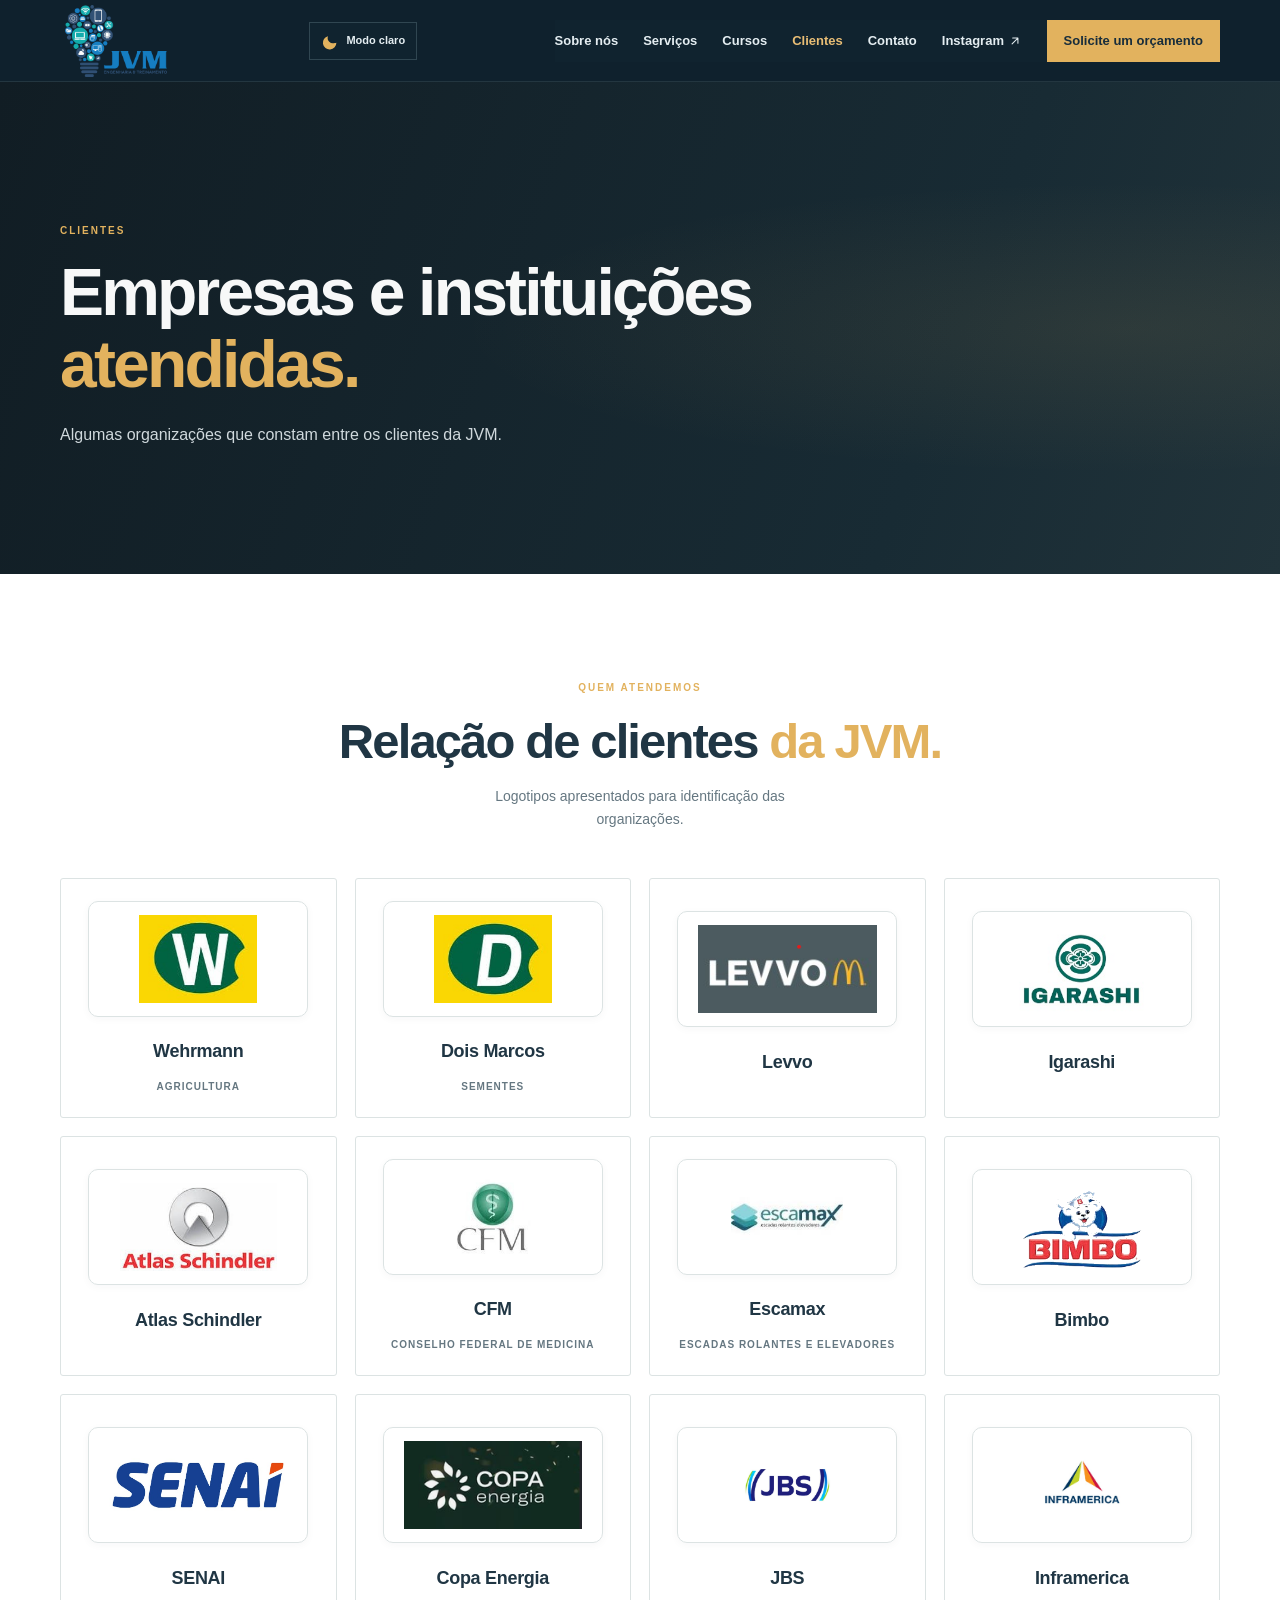
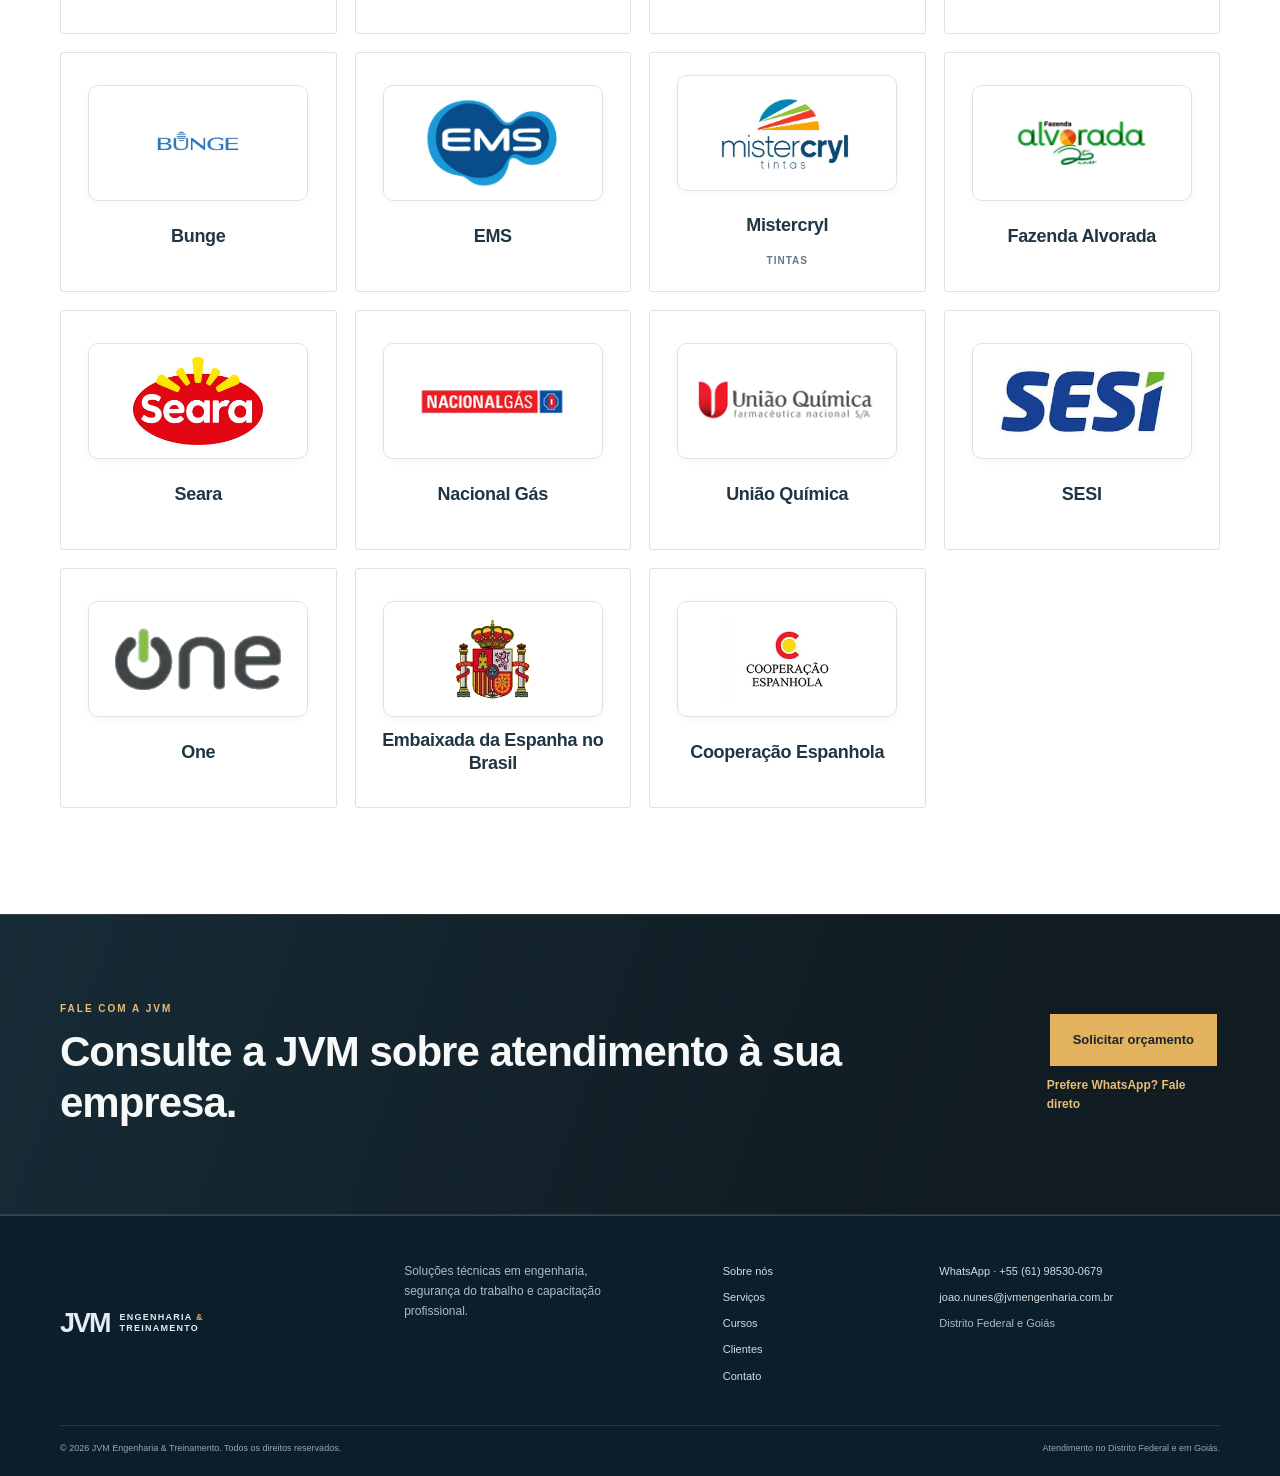
==== commit 5cd4a464: "fix: Correção das logos dos clientes" ====
--- a/clientes.html
+++ b/clientes.html
@@ -23,7 +23,7 @@
     <header class="site-header">
       <div class="container header-inner">
         <a class="brand" href="index.html" aria-label="JVM Engenharia — início">
-          <img class="brand-logo" src="assets/images/jvm-logo.png" alt="JVM Engenharia &amp; Treinamento">
+          <img class="brand-logo" src="assets/logo%20-%20jvm.png" alt="JVM Engenharia &amp; Treinamento">
         </a>
         <button class="theme-toggle" id="theme-toggle" type="button" aria-label="Ativar modo escuro">
           <span class="theme-toggle-icon" aria-hidden="true">
@@ -77,100 +77,100 @@
           </div>
           <div class="client-grid" aria-label="Lista de clientes">
             <article class="client-card client-card--brand">
-              <span class="client-mark"><img src="assets/logo%20-%20wehrmann.jpg" alt="" loading="lazy"></span>
+              <span class="client-mark"><img src="assets/logo%20-%20wehrmann.png" alt="" loading="lazy"></span>
               <h3>Wehrmann</h3>
               <p>Agricultura</p>
             </article>
             <article class="client-card client-card--brand">
-              <span class="client-mark"><img src="assets/logo%20-%20dois%20marcos.jpg" alt="" loading="lazy"></span>
+              <span class="client-mark"><img src="assets/logo%20-%20dois%20marcos.png" alt="" loading="lazy"></span>
               <h3>Dois Marcos</h3>
               <p>Sementes</p>
             </article>
             <article class="client-card client-card--brand">
-              <span class="client-mark"><img src="assets/logo%20-%20levvo.jpg" alt="" loading="lazy"></span>
+              <span class="client-mark"><img src="assets/logo%20-%20levvo.png" alt="" loading="lazy"></span>
               <h3>Levvo</h3>
             </article>
             <article class="client-card client-card--brand">
-              <span class="client-mark"><img src="assets/logo%20-%20igarashi.jpg" alt="" loading="lazy"></span>
+              <span class="client-mark"><img src="assets/logo%20-%20igarashi.png" alt="" loading="lazy"></span>
               <h3>Igarashi</h3>
             </article>
             <article class="client-card client-card--brand">
-              <span class="client-mark"><img src="assets/logo%20-%20atlas%20schindler.jpg" alt="" loading="lazy"></span>
+              <span class="client-mark"><img src="assets/logo%20-%20atlas%20schindler.png" alt="" loading="lazy"></span>
               <h3>Atlas Schindler</h3>
             </article>
             <article class="client-card client-card--brand">
-              <span class="client-mark"><img src="assets/logo%20-%20cfm.jpg" alt="" loading="lazy"></span>
+              <span class="client-mark"><img src="assets/logo%20-%20cfm.png" alt="" loading="lazy"></span>
               <h3>CFM</h3>
               <p>Conselho Federal de Medicina</p>
             </article>
             <article class="client-card client-card--brand">
-              <span class="client-mark"><img src="assets/logo%20-%20escamax.jpg" alt="" loading="lazy"></span>
+              <span class="client-mark"><img src="assets/logo%20-%20escamax.png" alt="" loading="lazy"></span>
               <h3>Escamax</h3>
               <p>Escadas rolantes e elevadores</p>
             </article>
             <article class="client-card client-card--brand">
-              <span class="client-mark"><img src="assets/logo%20-%20bimbo.jpg" alt="" loading="lazy"></span>
+              <span class="client-mark"><img src="assets/logo%20-%20bimbo.png" alt="" loading="lazy"></span>
               <h3>Bimbo</h3>
             </article>
             <article class="client-card client-card--brand">
-              <span class="client-mark"><img src="assets/logo%20-%20senai.jpg" alt="" loading="lazy"></span>
+              <span class="client-mark"><img src="assets/logo%20-%20senai.png" alt="" loading="lazy"></span>
               <h3>SENAI</h3>
             </article>
             <article class="client-card client-card--brand">
-              <span class="client-mark"><img src="assets/logo%20-%20copa%20energia.jpg" alt="" loading="lazy"></span>
+              <span class="client-mark"><img src="assets/logo%20-%20copa%20energia.png" alt="" loading="lazy"></span>
               <h3>Copa Energia</h3>
             </article>
             <article class="client-card client-card--brand">
-              <span class="client-mark"><img src="assets/logo%20-%20jbs.jpg" alt="" loading="lazy"></span>
+              <span class="client-mark"><img src="assets/logo%20-%20jbs.png" alt="" loading="lazy"></span>
               <h3>JBS</h3>
             </article>
             <article class="client-card client-card--brand">
-              <span class="client-mark"><img src="assets/logo%20-%20inframerica.jpg" alt="" loading="lazy"></span>
+              <span class="client-mark"><img src="assets/logo%20-%20inframerica.png" alt="" loading="lazy"></span>
               <h3>Inframerica</h3>
             </article>
             <article class="client-card client-card--brand">
-              <span class="client-mark"><img src="assets/logo%20-%20bunge.jpg" alt="" loading="lazy"></span>
+              <span class="client-mark"><img src="assets/logo%20-%20bunge.png" alt="" loading="lazy"></span>
               <h3>Bunge</h3>
             </article>
             <article class="client-card client-card--brand">
-              <span class="client-mark"><img src="assets/logo%20-%20ems.jpg" alt="" loading="lazy"></span>
+              <span class="client-mark"><img src="assets/logo%20-%20ems.png" alt="" loading="lazy"></span>
               <h3>EMS</h3>
             </article>
             <article class="client-card client-card--brand">
-              <span class="client-mark"><img src="assets/logo%20-%20mistercryl.jpg" alt="" loading="lazy"></span>
+              <span class="client-mark"><img src="assets/logo%20-%20mistercryl.png" alt="" loading="lazy"></span>
               <h3>Mistercryl</h3>
               <p>Tintas</p>
             </article>
             <article class="client-card client-card--brand">
-              <span class="client-mark"><img src="assets/logo%20-%20alvorada.jpg" alt="" loading="lazy"></span>
+              <span class="client-mark"><img src="assets/logo%20-%20alvorada.png" alt="" loading="lazy"></span>
               <h3>Fazenda Alvorada</h3>
             </article>
             <article class="client-card client-card--brand">
-              <span class="client-mark"><img src="assets/logo%20-%20seara.jpg" alt="" loading="lazy"></span>
+              <span class="client-mark"><img src="assets/logo%20-%20seara.png" alt="" loading="lazy"></span>
               <h3>Seara</h3>
             </article>
             <article class="client-card client-card--brand">
-              <span class="client-mark"><img src="assets/logo%20-%20nacional%20gas.jpg" alt="" loading="lazy"></span>
+              <span class="client-mark"><img src="assets/logo%20-%20nacional%20gas.png" alt="" loading="lazy"></span>
               <h3>Nacional Gás</h3>
             </article>
             <article class="client-card client-card--brand">
-              <span class="client-mark"><img src="assets/logo%20-%20uniao%20quimica.jpg" alt="" loading="lazy"></span>
+              <span class="client-mark"><img src="assets/logo%20-%20uniao%20quimica.png" alt="" loading="lazy"></span>
               <h3>União Química</h3>
             </article>
             <article class="client-card client-card--brand">
-              <span class="client-mark"><img src="assets/logo%20-%20sesi.jpg" alt="" loading="lazy"></span>
+              <span class="client-mark"><img src="assets/logo%20-%20sesi.png" alt="" loading="lazy"></span>
               <h3>SESI</h3>
             </article>
             <article class="client-card client-card--brand">
-              <span class="client-mark"><img src="assets/logo%20-%20one.jpg" alt="" loading="lazy"></span>
+              <span class="client-mark"><img src="assets/logo%20-%20one.png" alt="" loading="lazy"></span>
               <h3>One</h3>
             </article>
             <article class="client-card client-card--brand">
-              <span class="client-mark"><img src="assets/logo%20-%20embaixada%20da%20espanha%20no%20brasil.jpg" alt="" loading="lazy"></span>
+              <span class="client-mark"><img src="assets/logo%20-%20embaixada%20da%20espanha%20no%20brasil.png" alt="" loading="lazy"></span>
               <h3>Embaixada da Espanha no Brasil</h3>
             </article>
             <article class="client-card client-card--brand">
-              <span class="client-mark"><img src="assets/logo%20-%20cooperacao%20espanhola.jpg" alt="" loading="lazy"></span>
+              <span class="client-mark"><img src="assets/logo%20-%20cooperacao%20espanhola.png" alt="" loading="lazy"></span>
               <h3>Cooperação Espanhola</h3>
             </article>
           </div>
--- a/css/style.css
+++ b/css/style.css
@@ -824,7 +824,7 @@
 .training-image {
   position:absolute;
   inset:0 32px 28px 0;
-  background:linear-gradient(0deg,rgba(16,40,59,.24),transparent 55%),url('../assets/images/jvm-treinamento-turma.jpeg') center/cover
+  background:linear-gradient(0deg,rgba(16,40,59,.24),transparent 55%),url('../assets/assets_JVM/jvm-treinamento-turma.jpeg') center/cover
 }
 .training-image-secondary {
   position:absolute;
@@ -833,7 +833,7 @@
   width:42%;
   height:34%;
   border:8px solid #fff;
-  background:url('../assets/images/jvm-treinamento-aula.jpg') center/cover;
+  background:url('../assets/assets_JVM/jvm-treinamento-aula.jpg') center/cover;
   box-shadow:0 12px 32px rgba(16,40,59,.18)
 }
 .training-caption {
@@ -1127,11 +1127,6 @@
 :root[data-theme="dark"] .client-mark {
   background:#27363a;
   color:#e2b25e
-}
-:root[data-theme="dark"] .client-card--brand .client-mark {
-  background-color:var(--surface);
-  border-color:rgba(255,255,255,.16);
-  box-shadow:0 6px 20px rgba(0,0,0,.2)
 }
 :root[data-theme="dark"] .card-link,
 :root[data-theme="dark"] .contact-info .whatsapp-link,
@@ -1575,8 +1570,8 @@
 .hero-tabs button span { color:#87969d; font-size:9px; }
 .hero-tabs button:hover, .hero-tabs button[aria-selected="true"] { color:#fff; background:rgba(255,255,255,.08); }
 .hero-tabs button[aria-selected="true"] span { color:#e8bd75; }
-.hero-showcase[data-active-service="seguranca"] .hero-photo { background-image:url('../assets/images/jvm-treinamento-aula.jpg'); }
-.hero-showcase[data-active-service="treinamentos"] .hero-photo { background-image:url('../assets/images/jvm-treinamento-turma.jpeg'); }
+.hero-showcase[data-active-service="seguranca"] .hero-photo { background-image:url('../assets/assets_JVM/jvm-treinamento-aula.jpg'); }
+.hero-showcase[data-active-service="treinamentos"] .hero-photo { background-image:url('../assets/assets_JVM/jvm-treinamento-turma.jpeg'); }
 .hero-showcase .hero-index { left:50%; }
 .hero-showcase :focus-visible { outline:2px solid #e8bd75; outline-offset:4px; }
 @media(max-width:900px) {
@@ -1625,8 +1620,8 @@
   background:radial-gradient(ellipse at 88% 50%,rgba(226,178,94,.09),transparent 42%);
   content:"";
 }
-.page-banner--about { background:linear-gradient(90deg,rgba(9,19,25,.91),rgba(9,19,25,.34)),url('../assets/images/jvm-treinamento-aula.jpg') center 42%/cover; }
-.page-banner--courses { background:linear-gradient(90deg,rgba(9,19,25,.91),rgba(9,19,25,.34)),url('../assets/images/jvm-treinamento-turma.jpeg') center 42%/cover; }
+.page-banner--about { background:linear-gradient(90deg,rgba(9,19,25,.91),rgba(9,19,25,.34)),url('../assets/assets_JVM/jvm-treinamento-aula.jpg') center 42%/cover; }
+.page-banner--courses { background:linear-gradient(90deg,rgba(9,19,25,.91),rgba(9,19,25,.34)),url('../assets/assets_JVM/jvm-treinamento-turma.jpeg') center 42%/cover; }
 .page-banner--services { background-image:linear-gradient(110deg,#0c1820,#162b36 72%,#1d3540); }
 .page-banner--clients { background-image:linear-gradient(110deg,#111d24,#182b34 72%,#21333a); }
 .page-banner--contact { background-image:linear-gradient(110deg,#0e1b22,#172b35 72%,#26343a); }
@@ -1724,6 +1719,21 @@
 :root[data-theme="dark"] .contact-cta { color:#f7f8f8; }
 :root[data-theme="dark"] .contact-cta .cta-inner .eyebrow,
 :root[data-theme="dark"] .contact-cta .cta-whatsapp { color:#e8bd75; }
+/* Keep customer logo galleries on a white surface in either theme. */
+.clients-preview {
+  --ink:#203644;
+  --muted:#657781;
+  --line:#dce3e3;
+  --surface:#fff;
+  --surface-soft:#f3f5f4;
+  --card-hover:#f7f8f7;
+  color:var(--ink);
+  background:#fff;
+}
+.clients-preview .client-card--brand .client-mark {
+  background:#fff;
+  border-color:var(--line);
+}
 @media(max-width:680px) {
   .page-banner { padding:74px 0 66px; text-align:center; }
   .page-banner h1, .page-banner>div>p:last-child { margin-inline:auto; text-align:center; }
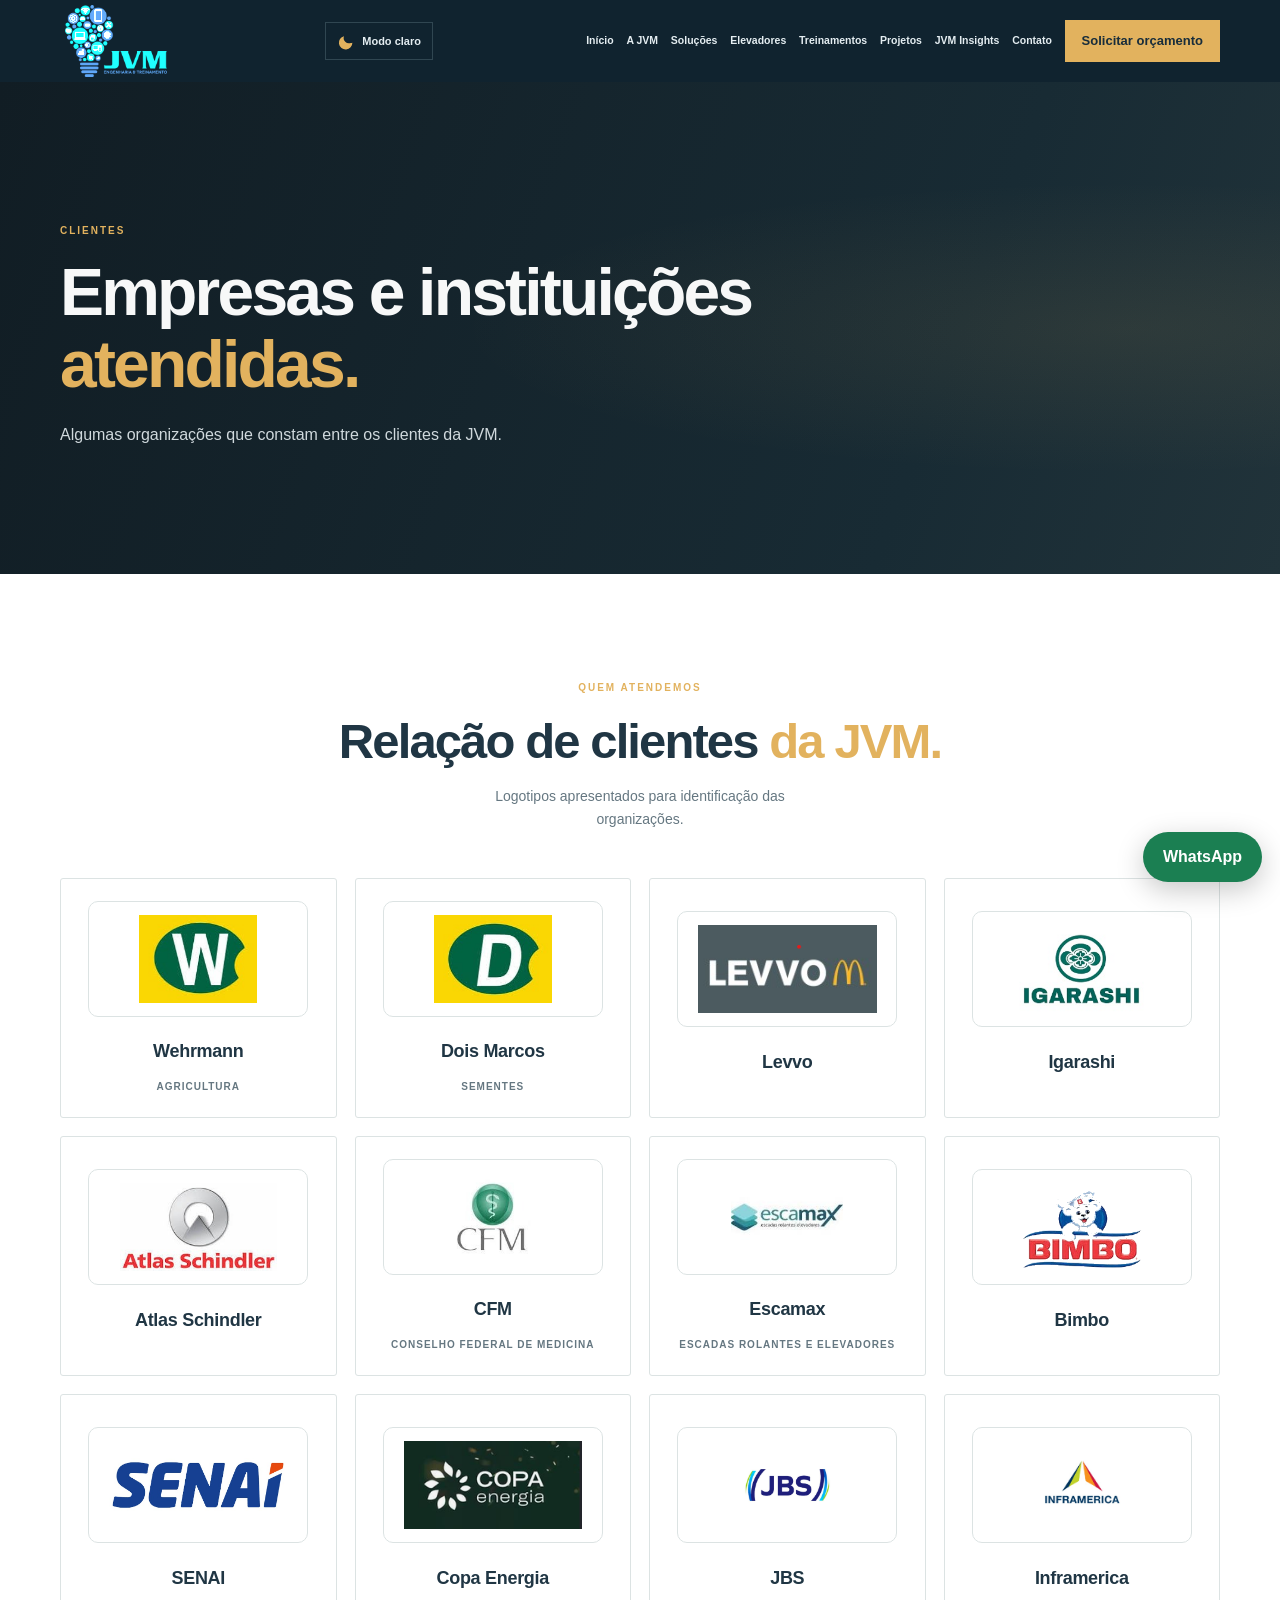
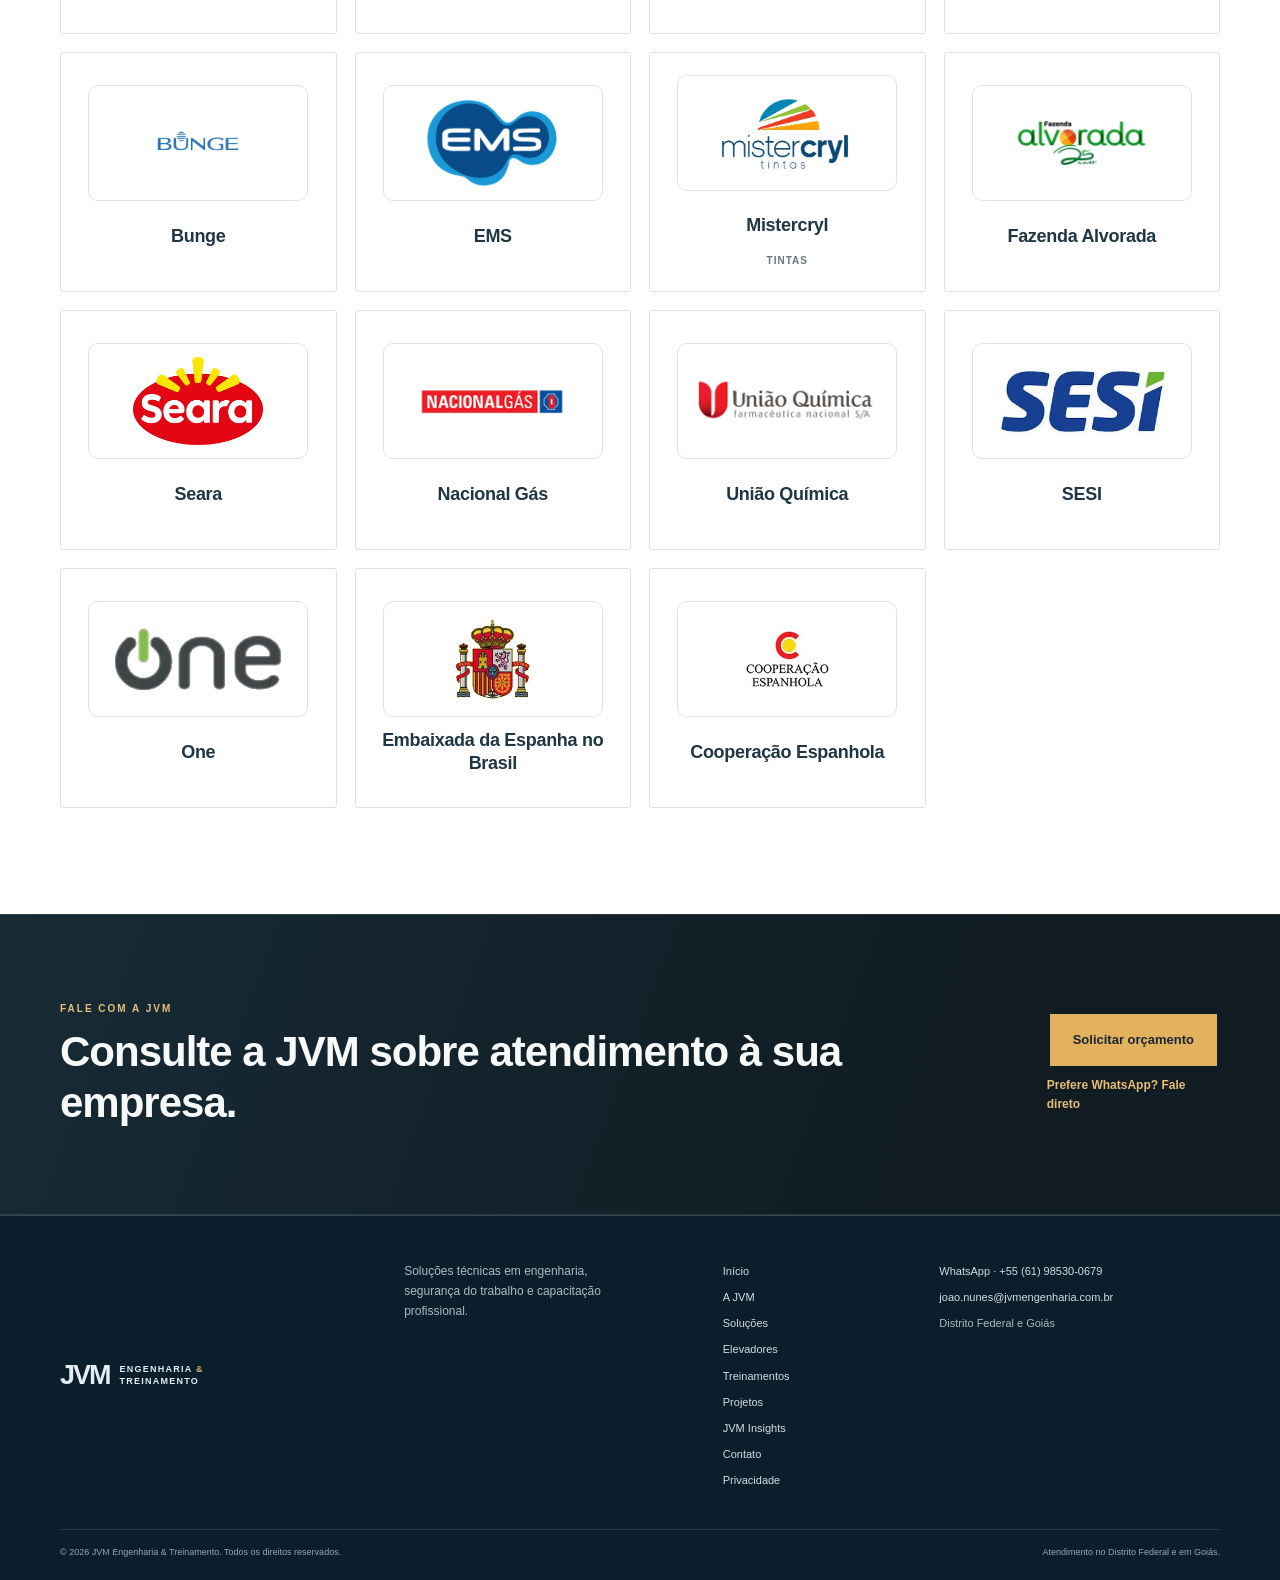
==== commit 49843861: "feat: Alterações e melhorias feitas com base no PDF fornecido" ====
--- a/clientes.html
+++ b/clientes.html
@@ -43,19 +43,7 @@
           <span>
           </span>
         </button>
-        <nav class="nav" id="site-nav" aria-label="Navegação principal">
-          <a href="sobre.html">Sobre nós</a>
-          <a href="servicos.html">Serviços</a>
-          <a href="cursos.html">Cursos</a>
-          <a href="clientes.html" aria-current="page">Clientes</a>
-          <a href="contato.html">Contato</a>
-          <a href="https://www.instagram.com/jvm_engenhariaetreinamento/?stkn=MXVxZW4xYjBiNGRyMw%3D%3D&amp;utm_source=qr" target="_blank" rel="noopener noreferrer">Instagram
-            <svg class="link-icon" viewBox="0 0 24 24" aria-hidden="true">
-              <path d="M7 17 17 7M8 7h9v9" fill="none" stroke="currentColor" stroke-linecap="round" stroke-linejoin="round" stroke-width="1.8"/>
-            </svg>
-          </a>
-          <a class="button button-small" href="contato.html">Solicite um orçamento</a>
-        </nav>
+        <nav class="nav" id="site-nav" aria-label="Navegação principal"><a href="index.html">Início</a><a href="sobre.html">A JVM</a><a href="servicos.html">Soluções</a><a href="elevadores.html">Elevadores</a><a href="cursos.html">Treinamentos</a><a href="projetos.html">Projetos</a><a href="insights.html">JVM Insights</a><a href="contato.html">Contato</a><a class="button button-small" href="contato.html">Solicitar orçamento</a></nav>
       </div>
     </header>
     <main id="conteudo">
@@ -198,13 +186,7 @@
             <br>TREINAMENTO</span>
         </a>
         <p>Soluções técnicas em engenharia, segurança do trabalho e capacitação profissional.</p>
-        <div class="footer-links">
-          <a href="sobre.html">Sobre nós</a>
-          <a href="servicos.html">Serviços</a>
-          <a href="cursos.html">Cursos</a>
-          <a href="clientes.html">Clientes</a>
-          <a href="contato.html">Contato</a>
-        </div>
+        <div class="footer-links"><a href="index.html">Início</a><a href="sobre.html">A JVM</a><a href="servicos.html">Soluções</a><a href="elevadores.html">Elevadores</a><a href="cursos.html">Treinamentos</a><a href="projetos.html">Projetos</a><a href="insights.html">JVM Insights</a><a href="contato.html">Contato</a><a href="privacidade.html">Privacidade</a></div>
         <div class="footer-contact">
           <a href="https://wa.me/5561985300679" target="_blank" rel="noopener noreferrer">WhatsApp · +55 (61) 98530-0679</a>
           <a href="mailto:joao.nunes@jvmengenharia.com.br">joao.nunes@jvmengenharia.com.br</a>
@@ -219,5 +201,6 @@
         <span>Atendimento no Distrito Federal e em Goiás.</span>
       </div>
     </footer>
-  </body>
+  <a class="whatsapp-float" href="https://wa.me/5561985300679?text=Ol%C3%A1%2C%20gostaria%20de%20falar%20com%20a%20JVM." target="_blank" rel="noopener noreferrer" aria-label="Falar com a JVM pelo WhatsApp">WhatsApp</a>
+</body>
 </html>
--- a/css/style.css
+++ b/css/style.css
@@ -1087,7 +1087,13 @@
 }
 :root[data-theme="dark"] .site-header {
   background:rgba(16,35,47,.97);
-  border-bottom-color:rgba(214,229,235,.1)
+  border-bottom-color:transparent;
+  box-shadow:none;
+  backdrop-filter:none;
+}
+:root[data-theme="dark"] .nav .button:hover { transform:none; box-shadow:none; }
+:root[data-theme="dark"] .brand-logo {
+  filter:brightness(2.1) saturate(1.08);
 }
 :root[data-theme="dark"] .nav>a:not(.button):hover,
 :root[data-theme="dark"] .text-link:hover,
@@ -1719,6 +1725,79 @@
 :root[data-theme="dark"] .contact-cta { color:#f7f8f8; }
 :root[data-theme="dark"] .contact-cta .cta-inner .eyebrow,
 :root[data-theme="dark"] .contact-cta .cta-whatsapp { color:#e8bd75; }
+/* White canvas behind blue cards in dark mode. */
+:root[data-theme="dark"] body { background:#fff; color:#203644; }
+:root[data-theme="dark"] .intro,
+:root[data-theme="dark"] .proof,
+:root[data-theme="dark"] .training,
+:root[data-theme="dark"] .home-training,
+:root[data-theme="dark"] .contact { color:var(--ink); }
+:root[data-theme="dark"] .services { background:#fff; color:#203644; }
+:root[data-theme="dark"] .services .section-heading h2 { color:#203644; }
+:root[data-theme="dark"] .services .section-heading h2 em { color:#8a5d13; }
+:root[data-theme="dark"] .services .section-heading .eyebrow { color:#8a5d13; }
+:root[data-theme="dark"] .services .section-heading>p { color:#4c5e68; }
+:root[data-theme="dark"] .services .text-link,
+:root[data-theme="dark"] .services .text-link:hover { color:#76551f; }
+:root[data-theme="dark"] .executive-copy h2,
+:root[data-theme="dark"] .executive-copy details { color:#203644; }
+:root[data-theme="dark"] .executive-copy p { color:#4c5e68; }
+:root[data-theme="dark"] .contact-info span,
+:root[data-theme="dark"] .contact-info .whatsapp-link { color:#f0c36e; }
+:root[data-theme="dark"] .client-card,
+:root[data-theme="dark"] .client-card:hover,
+:root[data-theme="dark"] .client-card--brand .client-mark,
+:root[data-theme="dark"] .contact-form,
+:root[data-theme="dark"] .hero-feature,
+:root[data-theme="dark"] .nav {
+  box-shadow:none;
+}
+:root[data-theme="dark"] .executive-card h2,
+:root[data-theme="dark"] .service-card h3 { color:#f4f7f8; }
+:root[data-theme="dark"] .executive-card p:not(.eyebrow),
+:root[data-theme="dark"] .service-card p { color:#d2dde2; }
+:root[data-theme="dark"] .executive-card .card-link,
+:root[data-theme="dark"] .service-card .card-link { color:#f0c36e; }
+:root[data-theme="light"] .executive-card .card-link,
+:root[data-theme="light"] .service-card .card-link { color:#76551f; }
+:root[data-theme="light"] .executive-card p:not(.eyebrow),
+:root[data-theme="light"] .service-card p { color:#4c5e68; }
+:root[data-theme="light"] .executive-card h2,
+:root[data-theme="light"] .service-card h3 { color:#203644; }
+:root[data-theme="light"] .executive-card .eyebrow,
+:root[data-theme="light"] .service-card .eyebrow { color:#76551f; }
+:root[data-theme="light"] .section-heading h2 em,
+:root[data-theme="light"] .intro h2 em,
+:root[data-theme="light"] .proof h2 em,
+:root[data-theme="light"] .training h2 em,
+:root[data-theme="light"] .contact h2 em,
+:root[data-theme="light"] .home-training h2 em { color:#8a5d13; }
+:root[data-theme="light"] .nav>a[aria-current="page"]:not(.button),
+:root[data-theme="light"] .contact-info span,
+:root[data-theme="light"] .contact-info .whatsapp-link { color:#76551f; }
+.executive-card__title--center { text-align:center; }
+.clients-preview .client-card--brand { background:#fff; }
+.executive-grid { display:grid; grid-template-columns:repeat(3,minmax(0,1fr)); gap:18px; }
+.executive-card { padding:28px; border:1px solid var(--line); background:var(--surface); }
+.executive-card h2 { margin:8px 0 12px; font:600 24px/1.2 var(--display); color:var(--ink); }
+.executive-card p:not(.eyebrow),.executive-copy p { color:var(--muted); line-height:1.75; }
+.executive-copy { max-width:850px; }
+.executive-copy h2 { margin:34px 0 8px; color:var(--ink); font:600 26px/1.2 var(--display); }
+.executive-copy details { padding:16px 0; border-bottom:1px solid var(--line); color:var(--ink); }
+.executive-copy summary { cursor:pointer; font-weight:700; }
+.whatsapp-float { position:fixed; z-index:20; right:18px; bottom:18px; display:inline-flex; min-height:50px; align-items:center; justify-content:center; padding:0 20px; border-radius:999px; background:#1b7f52; color:#fff; font-weight:700; box-shadow:0 8px 28px rgba(0,0,0,.22); }
+.whatsapp-float:hover { background:#146a43; }
+.nav { gap:clamp(8px,1vw,17px); }
+.nav>a:not(.button) { font-size:clamp(10px,.82vw,12px); }
+@media(max-width:900px) and (min-width:681px) {
+  .menu-toggle { display:flex; flex-direction:column; justify-content:center; gap:5px; width:44px; height:44px; border:0; background:transparent; }
+  .menu-toggle span { display:block; width:22px; height:2px; background:var(--ink); }
+  .nav { position:absolute; top:82px; left:0; right:0; display:none; align-items:stretch; gap:0; padding:10px 24px 18px; background:var(--surface); border-bottom:1px solid var(--line); box-shadow:0 12px 20px rgba(10,31,43,.08); }
+  .nav.is-open { display:flex; flex-direction:column; }
+  .nav>a:not(.button) { padding:12px 5px; border-bottom:1px solid var(--line); font-size:13px; }
+  .nav .button { margin-top:13px; align-self:flex-start; }
+}
+@media(max-width:760px) { .executive-grid { grid-template-columns:1fr; } }
 /* Keep customer logo galleries on a white surface in either theme. */
 .clients-preview {
   --ink:#203644;
@@ -1748,3 +1827,17 @@
     animation:none!important
   }
 }
+:root[data-theme="dark"] .site-header {
+  background:#10232f;
+  border:0;
+  box-shadow:none !important;
+  -webkit-backdrop-filter:none !important;
+  backdrop-filter:none !important;
+}
+:root[data-theme="dark"] .site-header .nav,
+:root[data-theme="dark"] .site-header .nav a,
+:root[data-theme="dark"] .site-header .button,
+:root[data-theme="dark"] .site-header .button:hover {
+  box-shadow:none !important;
+  text-shadow:none !important;
+}
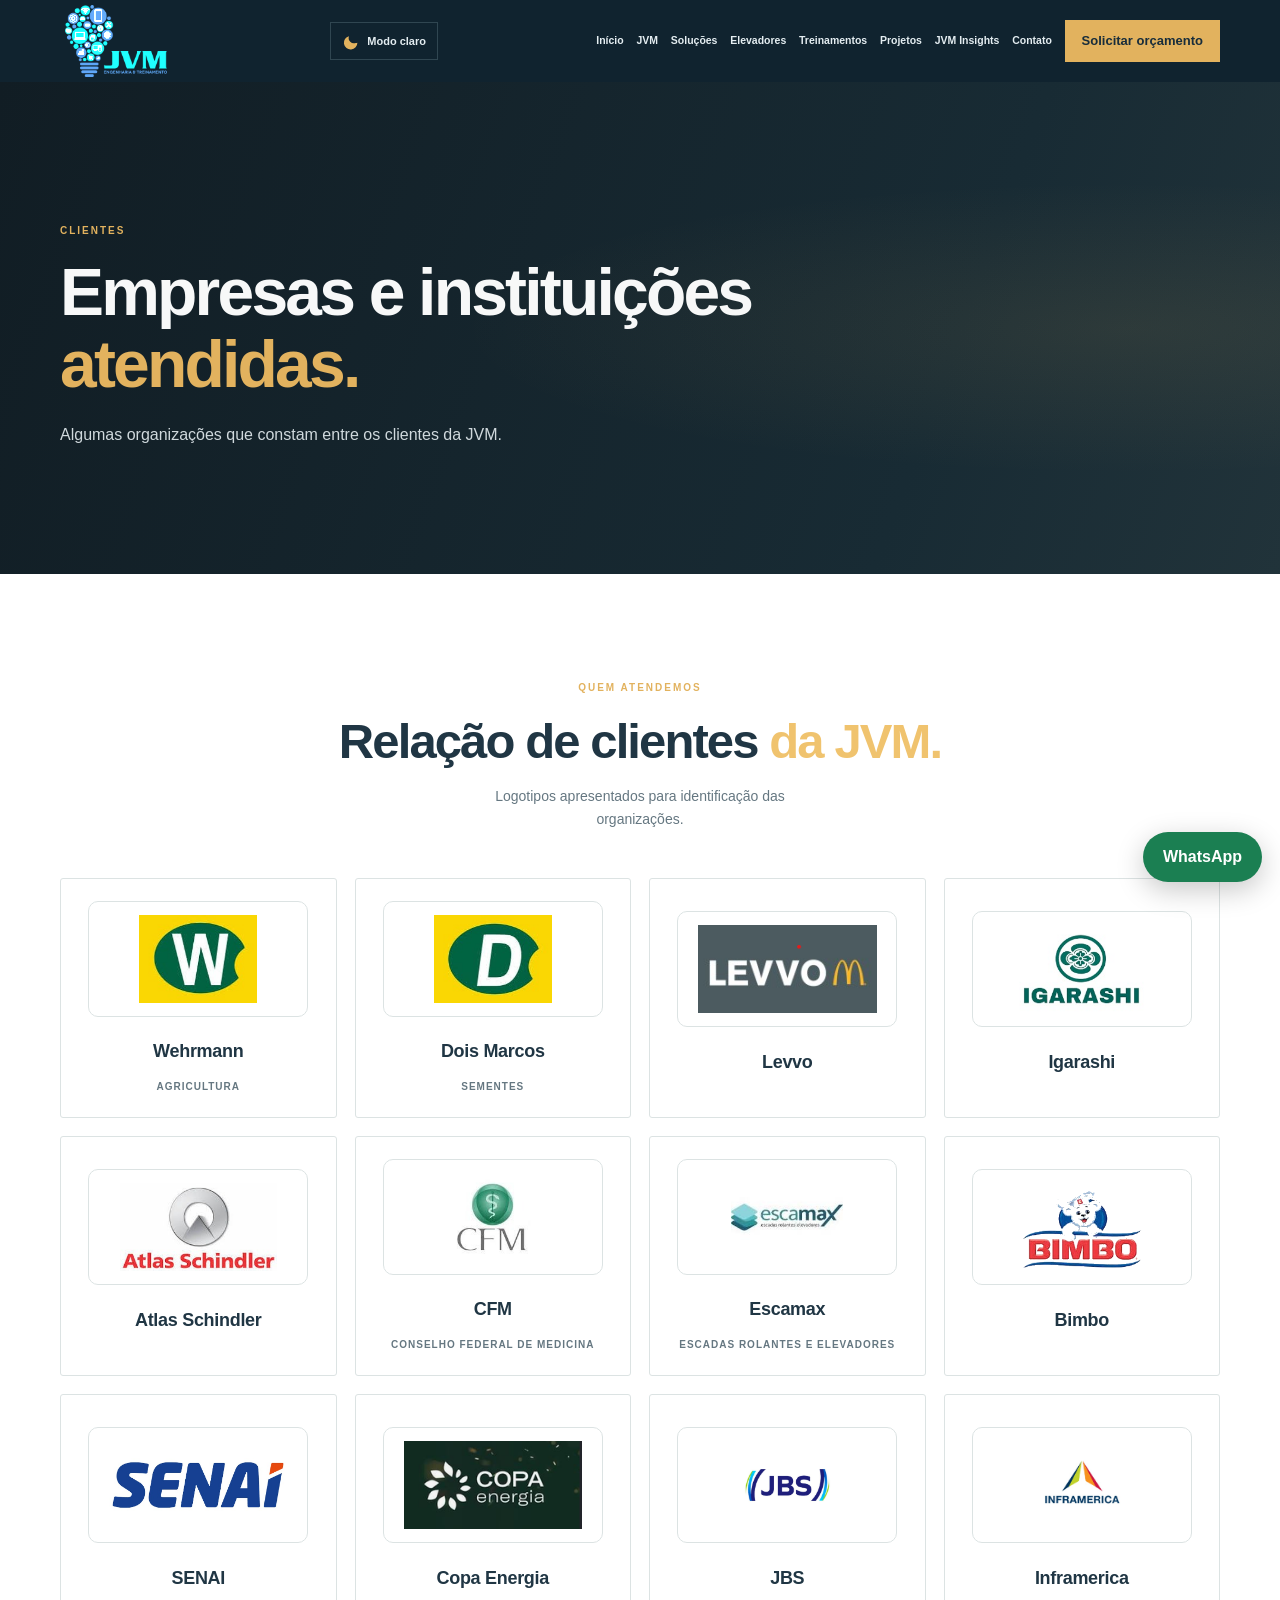
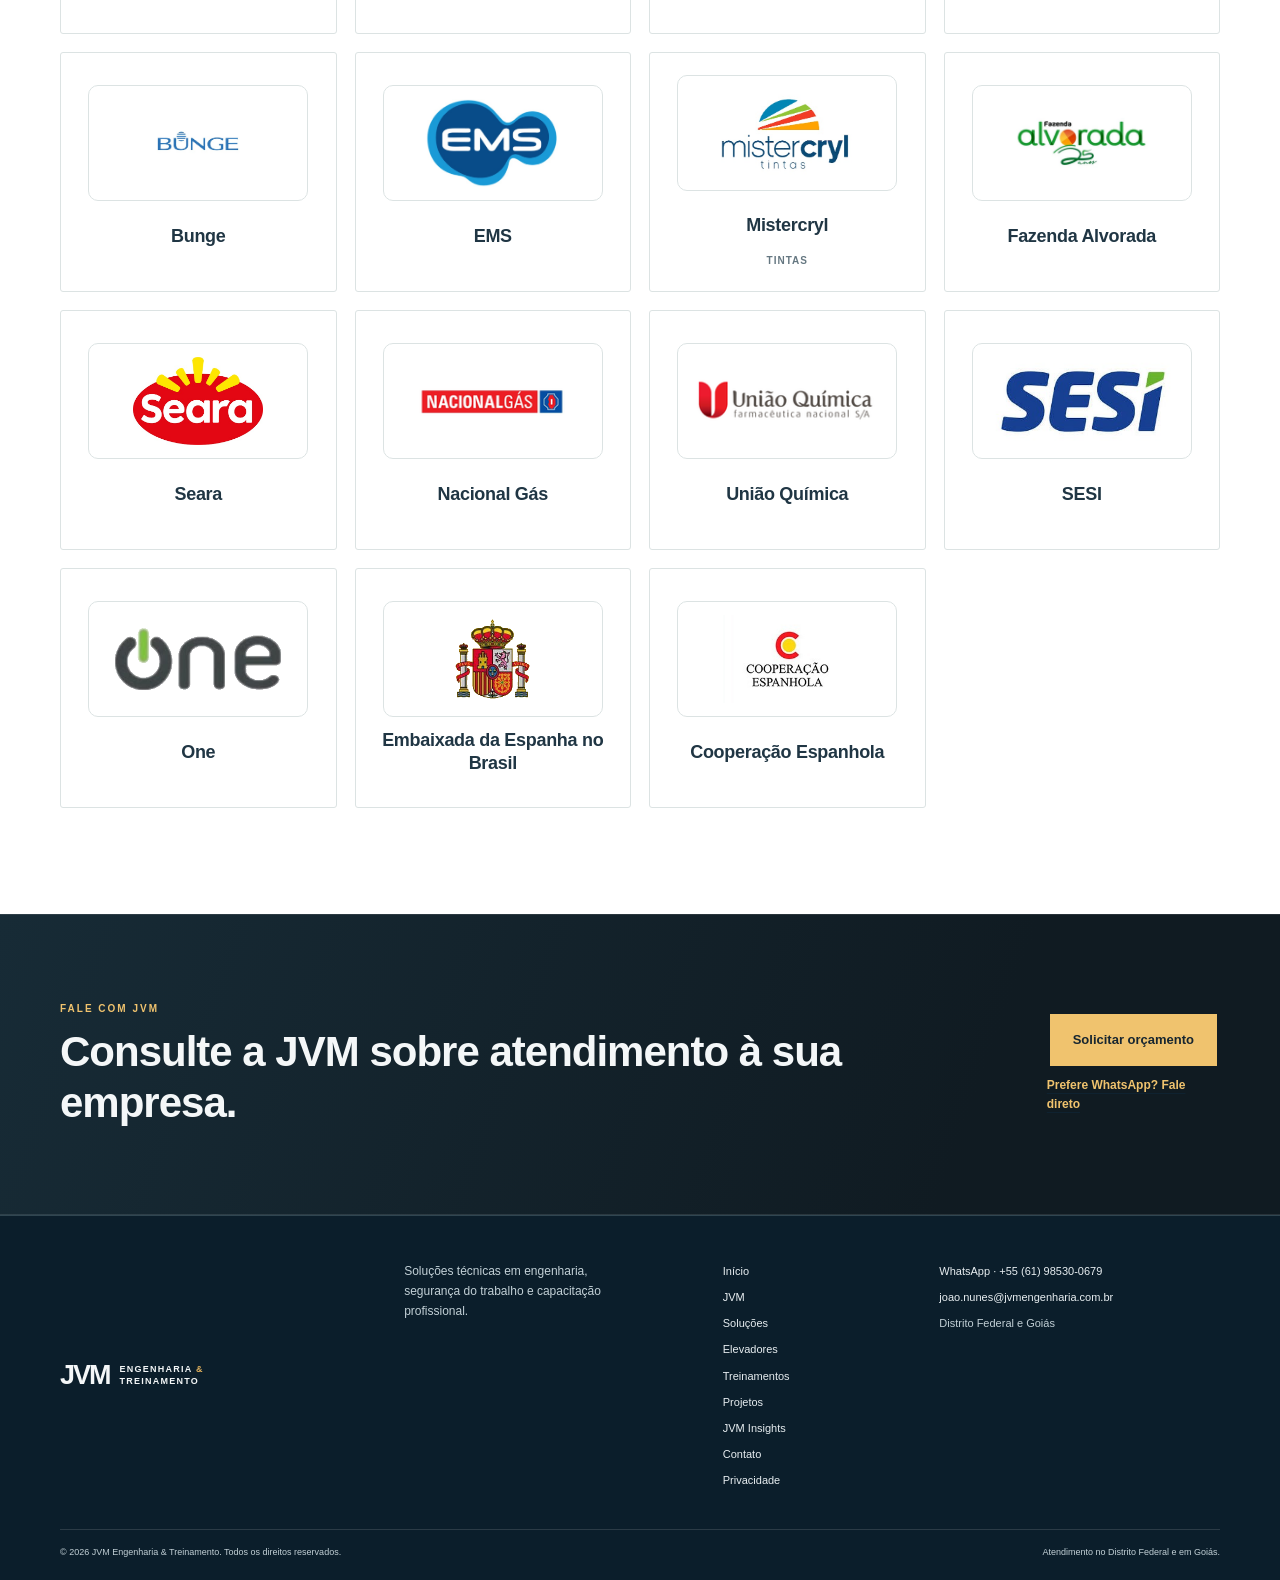
==== commit b0ed1323: "feat: Adição de imagens e melhorias nas letras e nas tonalidades de cor" ====
--- a/clientes.html
+++ b/clientes.html
@@ -23,7 +23,7 @@
     <header class="site-header">
       <div class="container header-inner">
         <a class="brand" href="index.html" aria-label="JVM Engenharia — início">
-          <img class="brand-logo" src="assets/logo%20-%20jvm.png" alt="JVM Engenharia &amp; Treinamento">
+          <img class="brand-logo" src="assets/logos_clientes/logo%20-%20jvm.png" alt="JVM Engenharia &amp; Treinamento">
         </a>
         <button class="theme-toggle" id="theme-toggle" type="button" aria-label="Ativar modo escuro">
           <span class="theme-toggle-icon" aria-hidden="true">
@@ -43,7 +43,7 @@
           <span>
           </span>
         </button>
-        <nav class="nav" id="site-nav" aria-label="Navegação principal"><a href="index.html">Início</a><a href="sobre.html">A JVM</a><a href="servicos.html">Soluções</a><a href="elevadores.html">Elevadores</a><a href="cursos.html">Treinamentos</a><a href="projetos.html">Projetos</a><a href="insights.html">JVM Insights</a><a href="contato.html">Contato</a><a class="button button-small" href="contato.html">Solicitar orçamento</a></nav>
+        <nav class="nav" id="site-nav" aria-label="Navegação principal"><a href="index.html">Início</a><a href="sobre.html">JVM</a><a href="servicos.html">Soluções</a><a href="elevadores.html">Elevadores</a><a href="cursos.html">Treinamentos</a><a href="projetos.html">Projetos</a><a href="insights.html">JVM Insights</a><a href="contato.html">Contato</a><a class="button button-small" href="contato.html">Solicitar orçamento</a></nav>
       </div>
     </header>
     <main id="conteudo">
@@ -65,100 +65,100 @@
           </div>
           <div class="client-grid" aria-label="Lista de clientes">
             <article class="client-card client-card--brand">
-              <span class="client-mark"><img src="assets/logo%20-%20wehrmann.png" alt="" loading="lazy"></span>
+              <span class="client-mark"><img src="assets/logos_clientes/logo%20-%20wehrmann.png" alt="" loading="lazy"></span>
               <h3>Wehrmann</h3>
               <p>Agricultura</p>
             </article>
             <article class="client-card client-card--brand">
-              <span class="client-mark"><img src="assets/logo%20-%20dois%20marcos.png" alt="" loading="lazy"></span>
+              <span class="client-mark"><img src="assets/logos_clientes/logo%20-%20dois%20marcos.png" alt="" loading="lazy"></span>
               <h3>Dois Marcos</h3>
               <p>Sementes</p>
             </article>
             <article class="client-card client-card--brand">
-              <span class="client-mark"><img src="assets/logo%20-%20levvo.png" alt="" loading="lazy"></span>
+              <span class="client-mark"><img src="assets/logos_clientes/logo%20-%20levvo.png" alt="" loading="lazy"></span>
               <h3>Levvo</h3>
             </article>
             <article class="client-card client-card--brand">
-              <span class="client-mark"><img src="assets/logo%20-%20igarashi.png" alt="" loading="lazy"></span>
+              <span class="client-mark"><img src="assets/logos_clientes/logo%20-%20igarashi.png" alt="" loading="lazy"></span>
               <h3>Igarashi</h3>
             </article>
             <article class="client-card client-card--brand">
-              <span class="client-mark"><img src="assets/logo%20-%20atlas%20schindler.png" alt="" loading="lazy"></span>
+              <span class="client-mark"><img src="assets/logos_clientes/logo%20-%20atlas%20schindler.png" alt="" loading="lazy"></span>
               <h3>Atlas Schindler</h3>
             </article>
             <article class="client-card client-card--brand">
-              <span class="client-mark"><img src="assets/logo%20-%20cfm.png" alt="" loading="lazy"></span>
+              <span class="client-mark"><img src="assets/logos_clientes/logo%20-%20cfm.png" alt="" loading="lazy"></span>
               <h3>CFM</h3>
               <p>Conselho Federal de Medicina</p>
             </article>
             <article class="client-card client-card--brand">
-              <span class="client-mark"><img src="assets/logo%20-%20escamax.png" alt="" loading="lazy"></span>
+              <span class="client-mark"><img src="assets/logos_clientes/logo%20-%20escamax.png" alt="" loading="lazy"></span>
               <h3>Escamax</h3>
               <p>Escadas rolantes e elevadores</p>
             </article>
             <article class="client-card client-card--brand">
-              <span class="client-mark"><img src="assets/logo%20-%20bimbo.png" alt="" loading="lazy"></span>
+              <span class="client-mark"><img src="assets/logos_clientes/logo%20-%20bimbo.png" alt="" loading="lazy"></span>
               <h3>Bimbo</h3>
             </article>
             <article class="client-card client-card--brand">
-              <span class="client-mark"><img src="assets/logo%20-%20senai.png" alt="" loading="lazy"></span>
+              <span class="client-mark"><img src="assets/logos_clientes/logo%20-%20senai.png" alt="" loading="lazy"></span>
               <h3>SENAI</h3>
             </article>
             <article class="client-card client-card--brand">
-              <span class="client-mark"><img src="assets/logo%20-%20copa%20energia.png" alt="" loading="lazy"></span>
+              <span class="client-mark"><img src="assets/logos_clientes/logo%20-%20copa%20energia.png" alt="" loading="lazy"></span>
               <h3>Copa Energia</h3>
             </article>
             <article class="client-card client-card--brand">
-              <span class="client-mark"><img src="assets/logo%20-%20jbs.png" alt="" loading="lazy"></span>
+              <span class="client-mark"><img src="assets/logos_clientes/logo%20-%20jbs.png" alt="" loading="lazy"></span>
               <h3>JBS</h3>
             </article>
             <article class="client-card client-card--brand">
-              <span class="client-mark"><img src="assets/logo%20-%20inframerica.png" alt="" loading="lazy"></span>
+              <span class="client-mark"><img src="assets/logos_clientes/logo%20-%20inframerica.png" alt="" loading="lazy"></span>
               <h3>Inframerica</h3>
             </article>
             <article class="client-card client-card--brand">
-              <span class="client-mark"><img src="assets/logo%20-%20bunge.png" alt="" loading="lazy"></span>
+              <span class="client-mark"><img src="assets/logos_clientes/logo%20-%20bunge.png" alt="" loading="lazy"></span>
               <h3>Bunge</h3>
             </article>
             <article class="client-card client-card--brand">
-              <span class="client-mark"><img src="assets/logo%20-%20ems.png" alt="" loading="lazy"></span>
+              <span class="client-mark"><img src="assets/logos_clientes/logo%20-%20ems.png" alt="" loading="lazy"></span>
               <h3>EMS</h3>
             </article>
             <article class="client-card client-card--brand">
-              <span class="client-mark"><img src="assets/logo%20-%20mistercryl.png" alt="" loading="lazy"></span>
+              <span class="client-mark"><img src="assets/logos_clientes/logo%20-%20mistercryl.png" alt="" loading="lazy"></span>
               <h3>Mistercryl</h3>
               <p>Tintas</p>
             </article>
             <article class="client-card client-card--brand">
-              <span class="client-mark"><img src="assets/logo%20-%20alvorada.png" alt="" loading="lazy"></span>
+              <span class="client-mark"><img src="assets/logos_clientes/logo%20-%20alvorada.png" alt="" loading="lazy"></span>
               <h3>Fazenda Alvorada</h3>
             </article>
             <article class="client-card client-card--brand">
-              <span class="client-mark"><img src="assets/logo%20-%20seara.png" alt="" loading="lazy"></span>
+              <span class="client-mark"><img src="assets/logos_clientes/logo%20-%20seara.png" alt="" loading="lazy"></span>
               <h3>Seara</h3>
             </article>
             <article class="client-card client-card--brand">
-              <span class="client-mark"><img src="assets/logo%20-%20nacional%20gas.png" alt="" loading="lazy"></span>
+              <span class="client-mark"><img src="assets/logos_clientes/logo%20-%20nacional%20gas.png" alt="" loading="lazy"></span>
               <h3>Nacional Gás</h3>
             </article>
             <article class="client-card client-card--brand">
-              <span class="client-mark"><img src="assets/logo%20-%20uniao%20quimica.png" alt="" loading="lazy"></span>
+              <span class="client-mark"><img src="assets/logos_clientes/logo%20-%20uniao%20quimica.png" alt="" loading="lazy"></span>
               <h3>União Química</h3>
             </article>
             <article class="client-card client-card--brand">
-              <span class="client-mark"><img src="assets/logo%20-%20sesi.png" alt="" loading="lazy"></span>
+              <span class="client-mark"><img src="assets/logos_clientes/logo%20-%20sesi.png" alt="" loading="lazy"></span>
               <h3>SESI</h3>
             </article>
             <article class="client-card client-card--brand">
-              <span class="client-mark"><img src="assets/logo%20-%20one.png" alt="" loading="lazy"></span>
+              <span class="client-mark"><img src="assets/logos_clientes/logo%20-%20one.png" alt="" loading="lazy"></span>
               <h3>One</h3>
             </article>
             <article class="client-card client-card--brand">
-              <span class="client-mark"><img src="assets/logo%20-%20embaixada%20da%20espanha%20no%20brasil.png" alt="" loading="lazy"></span>
+              <span class="client-mark"><img src="assets/logos_clientes/logo%20-%20embaixada%20da%20espanha%20no%20brasil.png" alt="" loading="lazy"></span>
               <h3>Embaixada da Espanha no Brasil</h3>
             </article>
             <article class="client-card client-card--brand">
-              <span class="client-mark"><img src="assets/logo%20-%20cooperacao%20espanhola.png" alt="" loading="lazy"></span>
+              <span class="client-mark"><img src="assets/logos_clientes/logo%20-%20cooperacao%20espanhola.png" alt="" loading="lazy"></span>
               <h3>Cooperação Espanhola</h3>
             </article>
           </div>
@@ -167,7 +167,7 @@
       <section class="contact-cta">
         <div class="container cta-inner">
           <div>
-            <p class="eyebrow eyebrow-light">FALE COM A JVM</p>
+            <p class="eyebrow eyebrow-light">FALE COM JVM</p>
             <h2>Consulte a JVM sobre atendimento à sua empresa.</h2>
           </div>
           <div class="cta-actions">
@@ -186,7 +186,7 @@
             <br>TREINAMENTO</span>
         </a>
         <p>Soluções técnicas em engenharia, segurança do trabalho e capacitação profissional.</p>
-        <div class="footer-links"><a href="index.html">Início</a><a href="sobre.html">A JVM</a><a href="servicos.html">Soluções</a><a href="elevadores.html">Elevadores</a><a href="cursos.html">Treinamentos</a><a href="projetos.html">Projetos</a><a href="insights.html">JVM Insights</a><a href="contato.html">Contato</a><a href="privacidade.html">Privacidade</a></div>
+        <div class="footer-links"><a href="index.html">Início</a><a href="sobre.html">JVM</a><a href="servicos.html">Soluções</a><a href="elevadores.html">Elevadores</a><a href="cursos.html">Treinamentos</a><a href="projetos.html">Projetos</a><a href="insights.html">JVM Insights</a><a href="contato.html">Contato</a><a href="privacidade.html">Privacidade</a></div>
         <div class="footer-contact">
           <a href="https://wa.me/5561985300679" target="_blank" rel="noopener noreferrer">WhatsApp · +55 (61) 98530-0679</a>
           <a href="mailto:joao.nunes@jvmengenharia.com.br">joao.nunes@jvmengenharia.com.br</a>
--- a/css/style.css
+++ b/css/style.css
@@ -407,10 +407,8 @@
 .hero-photo {
   position:absolute;
   inset:0 0 0 38%;
-  background-image:url('https://images.unsplash.com/photo-1518770660439-4636190af475?auto=format&fit=crop&w=2000&q=82');
   background-position:center;
   background-size:cover;
-  filter:saturate(.65)
 }
 .hero-shade {
   position:absolute;
@@ -1518,6 +1516,75 @@
   }
 }
 
+/* Keep text and surfaces readable in both color themes. */
+:root[data-theme="dark"] body {
+  background:var(--surface);
+  color:var(--ink);
+}
+:root[data-theme="dark"] .intro,
+:root[data-theme="dark"] .proof,
+:root[data-theme="dark"] .training,
+:root[data-theme="dark"] .home-training,
+:root[data-theme="dark"] .contact,
+:root[data-theme="dark"] .services {
+  background:var(--surface);
+  color:var(--ink);
+}
+:root[data-theme="dark"] .services .section-heading h2,
+:root[data-theme="dark"] .executive-copy h2,
+:root[data-theme="dark"] .executive-copy details,
+:root[data-theme="dark"] .section-heading h2,
+:root[data-theme="dark"] .services .section-heading h2,
+:root[data-theme="dark"] .intro h2,
+:root[data-theme="dark"] .proof h2,
+:root[data-theme="dark"] .training h2,
+:root[data-theme="dark"] .contact h2,
+:root[data-theme="dark"] .home-training h2 {
+  color:var(--ink);
+}
+:root[data-theme="dark"] .services .section-heading>p,
+:root[data-theme="dark"] .executive-copy p,
+:root[data-theme="dark"] .intro-text,
+:root[data-theme="dark"] .intro-aside p,
+:root[data-theme="dark"] .proof p,
+:root[data-theme="dark"] .training p,
+:root[data-theme="dark"] .home-training p,
+:root[data-theme="dark"] .contact p:not(.eyebrow) {
+  color:var(--muted);
+}
+:root[data-theme="dark"] .services .section-heading .eyebrow,
+:root[data-theme="dark"] .services .section-heading h2 em,
+:root[data-theme="dark"] .section-heading h2 em,
+:root[data-theme="dark"] .intro h2 em,
+:root[data-theme="dark"] .proof h2 em,
+:root[data-theme="dark"] .training h2 em,
+:root[data-theme="dark"] .contact h2 em,
+:root[data-theme="dark"] .home-training h2 em {
+  color:#f0c36e;
+}
+:root[data-theme="dark"] .text-link,
+:root[data-theme="dark"] .services .text-link,
+:root[data-theme="dark"] .card-link,
+:root[data-theme="dark"] .executive-card .card-link,
+:root[data-theme="dark"] .service-card .card-link {
+  color:#f0c36e;
+}
+:root[data-theme="light"] .eyebrow,
+:root[data-theme="light"] em,
+:root[data-theme="light"] .proof-items article>span,
+:root[data-theme="light"] .section-heading h2 em,
+:root[data-theme="light"] .intro h2 em,
+:root[data-theme="light"] .proof h2 em,
+:root[data-theme="light"] .training h2 em,
+:root[data-theme="light"] .contact h2 em,
+:root[data-theme="light"] .home-training h2 em {
+  color:#76551f;
+}
+:root[data-theme="light"] .button,
+:root[data-theme="light"] .button-light {
+  color:#172630;
+}
+
 /* Homepage service showcase inspired by the supplied product video. */
 .hero-showcase {
   min-height: min(760px, calc(100svh - 78px));
@@ -1526,10 +1593,7 @@
 }
 .hero-showcase .hero-photo {
   inset: 0;
-  background-image: url('https://images.unsplash.com/photo-1518770660439-4636190af475?auto=format&fit=crop&w=2000&q=82');
   background-position: center 42%;
-  filter: saturate(.72);
-  transition: background-image .35s ease, transform .8s ease;
 }
 .hero-showcase .hero-shade {
   background: linear-gradient(90deg, rgba(10,20,27,.96) 0%, rgba(10,20,27,.88) 44%, rgba(10,20,27,.34) 100%), linear-gradient(0deg, rgba(10,20,27,.8), transparent 58%);
@@ -1576,8 +1640,6 @@
 .hero-tabs button span { color:#87969d; font-size:9px; }
 .hero-tabs button:hover, .hero-tabs button[aria-selected="true"] { color:#fff; background:rgba(255,255,255,.08); }
 .hero-tabs button[aria-selected="true"] span { color:#e8bd75; }
-.hero-showcase[data-active-service="seguranca"] .hero-photo { background-image:url('../assets/assets_JVM/jvm-treinamento-aula.jpg'); }
-.hero-showcase[data-active-service="treinamentos"] .hero-photo { background-image:url('../assets/assets_JVM/jvm-treinamento-turma.jpeg'); }
 .hero-showcase .hero-index { left:50%; }
 .hero-showcase :focus-visible { outline:2px solid #e8bd75; outline-offset:4px; }
 @media(max-width:900px) {
@@ -1841,3 +1903,245 @@
   box-shadow:none !important;
   text-shadow:none !important;
 }
+
+
+/* Ilustrações SVG responsivas para os serviços JVM. */
+.hero-photo { overflow: hidden; }
+.hero-image {
+  position: absolute;
+  inset: 0;
+  display: block;
+  width: 100%;
+  height: 100%;
+  object-fit: cover;
+  object-position: center 42%;
+  filter: saturate(.72);
+}
+.service-art,
+.home-training-art,
+.home-elevators-art,
+.training-nrs-art,
+.elevators-hero-art {
+  display: block;
+  max-width: 100%;
+  height: auto;
+  border: 1px solid var(--line);
+  border-radius: 3px;
+  box-shadow: 0 5px 18px rgba(16,40,59,.045);
+}
+.service-art {
+  width: 100%;
+  aspect-ratio: 3 / 2;
+  object-fit: cover;
+  margin: 0 0 14px;
+}
+.home-training-inner { display: grid; grid-template-columns: minmax(0,1fr) auto auto; }
+.home-training-inner>div { max-width: 560px; }
+.home-training-art { width: clamp(150px,18vw,220px); aspect-ratio: 3 / 2; object-fit: cover; }
+.home-elevators-art { width: min(100%,480px); aspect-ratio: 3 / 2; object-fit: contain; margin: 28px auto; }
+.training-visual .training-nrs-art {
+  position: absolute;
+  z-index: 2;
+  top: 16px;
+  left: 16px;
+  width: min(42%,220px);
+  aspect-ratio: 3 / 2;
+  object-fit: contain;
+  background: var(--surface-soft);
+}
+.elevators-hero-layout {
+  display: grid;
+  grid-template-columns: minmax(0,1fr) minmax(280px,.8fr);
+  align-items: center;
+  gap: clamp(28px,6vw,80px);
+}
+.page-banner--elevators .elevators-hero-copy>p:last-child {
+  max-width: 610px;
+  margin: 22px 0 0;
+  color: #d0d9dd;
+  text-align: left;
+}
+.elevators-hero-art { width: 100%; aspect-ratio: 3 / 2; object-fit: cover; }
+@media(max-width:900px) {
+  .home-training-inner { grid-template-columns: minmax(0,1fr) auto; }
+  .home-training-art { grid-column: 1; grid-row: 2; width: min(100%,260px); justify-self: center; }
+  .home-training-inner>.button { grid-column: 2; grid-row: 1 / span 2; }
+  .elevators-hero-layout { grid-template-columns: minmax(0,1fr) minmax(230px,.7fr); }
+}
+@media(max-width:680px) {
+  .hero-image { object-fit: contain; object-position: center; opacity: .58; }
+  .hero-showcase-layout { grid-template-columns: minmax(0,1fr); }
+  .hero-showcase .hero-content, .hero-showcase .hero-feature { min-width: 0; width: 100%; max-width: 100%; }
+  .hero-showcase h1 { width: 100%; max-width: 100%; min-width: 0; font-size: clamp(32px,9vw,42px); }
+  .page-banner h1 { width: 100%; max-width: 100%; min-width: 0; font-size: clamp(30px,9vw,42px); }
+  .elevators-hero-layout, .elevators-hero-copy { width: 100%; max-width: 100%; min-width: 0; }
+  .elevators-hero-art { width: 100%; max-width: 100%; }
+  .hero-showcase .hero-feature { justify-self: stretch; }
+  .service-card { box-sizing: border-box; }
+  .service-grid { grid-template-columns: minmax(0,1fr); }
+  .service-card { width: 100%; min-width: 0; }
+  .home-training-inner { display:flex; flex-direction:column; align-items:center; gap:24px; }
+  .home-training-art { width: min(100%,280px); }
+  .home-elevators-art { width: min(100%,360px); margin:20px auto; }
+  .training-visual .training-nrs-art { top:10px; left:10px; width:38%; }
+  .elevators-hero-layout { grid-template-columns:1fr; gap:24px; text-align:center; }
+  .page-banner--elevators .elevators-hero-copy>p:last-child { margin:18px auto 0; text-align:center; }
+  .elevators-hero-art { width:min(100%,360px); justify-self:center; }
+}
+
+/* Final theme contrast corrections for all pages. */
+:root[data-theme="dark"] body,
+:root[data-theme="dark"] .intro,
+:root[data-theme="dark"] .proof,
+:root[data-theme="dark"] .training,
+:root[data-theme="dark"] .home-training,
+:root[data-theme="dark"] .contact,
+:root[data-theme="dark"] .services {
+  background:var(--surface);
+  color:var(--ink);
+}
+:root[data-theme="dark"] .section-heading h2,
+:root[data-theme="dark"] .intro h2,
+:root[data-theme="dark"] .proof h2,
+:root[data-theme="dark"] .training h2,
+:root[data-theme="dark"] .contact h2,
+:root[data-theme="dark"] .home-training h2,
+:root[data-theme="dark"] .executive-copy h2,
+:root[data-theme="dark"] .executive-copy details {
+  color:var(--ink);
+}
+:root[data-theme="dark"] .section-heading>p,
+:root[data-theme="dark"] .services .section-heading>p,
+:root[data-theme="dark"] .executive-copy p,
+:root[data-theme="dark"] .intro-text,
+:root[data-theme="dark"] .intro-aside p,
+:root[data-theme="dark"] .proof p,
+:root[data-theme="dark"] .training p,
+:root[data-theme="dark"] .home-training p,
+:root[data-theme="dark"] .contact p:not(.eyebrow) {
+  color:var(--muted);
+}
+:root[data-theme="dark"] .services .section-heading .eyebrow,
+:root[data-theme="dark"] .services .section-heading h2 em,
+:root[data-theme="dark"] .section-heading h2 em,
+:root[data-theme="dark"] .intro h2 em,
+:root[data-theme="dark"] .proof h2 em,
+:root[data-theme="dark"] .training h2 em,
+:root[data-theme="dark"] .contact h2 em,
+:root[data-theme="dark"] .home-training h2 em,
+:root[data-theme="dark"] .text-link,
+:root[data-theme="dark"] .card-link {
+  color:#f0c36e;
+}
+:root[data-theme="light"] .eyebrow,
+:root[data-theme="light"] em,
+:root[data-theme="light"] .proof-items article>span,
+:root[data-theme="light"] .section-heading h2 em,
+:root[data-theme="light"] .intro h2 em,
+:root[data-theme="light"] .proof h2 em,
+:root[data-theme="light"] .training h2 em,
+:root[data-theme="light"] .contact h2 em,
+:root[data-theme="light"] .home-training h2 em {
+  color:#76551f;
+}
+
+/* Override legacy dark mode colors on the home services section. */
+:root[data-theme="dark"] .services .section-heading h2,
+:root[data-theme="dark"] .services .section-heading h2 em {
+  color:#f4f7f8 !important;
+}
+:root[data-theme="dark"] .services .section-heading h2 em {
+  color:#f0c36e !important;
+}
+:root[data-theme="dark"] .services .section-heading>p {
+  color:#c2d0d6 !important;
+}
+:root[data-theme="dark"] .services .section-heading .eyebrow {
+  color:#f0c36e !important;
+}
+
+/* Footer contrast on its dark background in both themes. */
+.footer,
+.footer .brand-footer,
+.footer .brand-copy {
+  color:#f4f7f8 !important;
+}
+.footer .footer-main>p,
+.footer .footer-contact span,
+.footer .footer-bottom {
+  color:#c2d0d6 !important;
+}
+.footer .footer-links a,
+.footer .footer-contact a {
+  color:#e8eef1 !important;
+}
+.footer .footer-links a:hover,
+.footer .footer-contact a:hover {
+  color:#f0c36e !important;
+}
+
+/* CTA banner contrast, including its outlined action button. */
+.contact-cta,
+.contact-cta .cta-inner h2,
+.contact-cta .cta-inner>div,
+.contact-cta p:not(.eyebrow) {
+  color:#f4f7f8 !important;
+}
+.contact-cta .cta-inner .eyebrow,
+.contact-cta .cta-inner h2 em,
+.contact-cta .cta-whatsapp {
+  color:#f0c36e !important;
+}
+.contact-cta .button-light,
+.contact-cta .button-light:hover {
+  background:#f0c36e !important;
+  border-color:#f0c36e !important;
+  color:#172630 !important;
+}
+
+/* Preserve light text on the dark hero and banner surfaces in light mode. */
+:root[data-theme="light"] .hero-showcase,
+:root[data-theme="light"] .hero-showcase h1,
+:root[data-theme="light"] .hero-showcase .hero-lead,
+:root[data-theme="light"] .hero-showcase .hero-index,
+:root[data-theme="light"] .page-banner,
+:root[data-theme="light"] .page-banner h1,
+:root[data-theme="light"] .page-banner>div>p:last-child {
+  color:#f4f7f8;
+}
+:root[data-theme="light"] .hero-showcase h1 em,
+:root[data-theme="light"] .hero-showcase .eyebrow,
+:root[data-theme="light"] .page-banner h1 em,
+:root[data-theme="light"] .page-banner .eyebrow,
+:root[data-theme="light"] .contact-cta .cta-inner .eyebrow,
+:root[data-theme="light"] .contact-cta .cta-inner h2 em {
+  color:#f0c36e;
+}
+:root[data-theme="light"] .hero-showcase .text-link,
+:root[data-theme="light"] .hero-showcase .hero-feature,
+:root[data-theme="light"] .hero-showcase .hero-feature h2,
+:root[data-theme="light"] .hero-showcase .hero-feature p,
+:root[data-theme="light"] .hero-showcase .hero-tabs button {
+  color:#f4f7f8;
+}
+
+/* Readable colors inside the dark service detail panel in light mode. */
+:root[data-theme="light"] .service-detail .detail-heading h2,
+:root[data-theme="light"] .service-detail .detail-heading>p:not(.eyebrow),
+:root[data-theme="light"] .service-detail .detail-list,
+:root[data-theme="light"] .service-detail .detail-list p {
+  color:#f4f7f8 !important;
+}
+:root[data-theme="light"] .service-detail .detail-heading h2 em,
+:root[data-theme="light"] .service-detail .detail-heading .eyebrow {
+  color:#f0c36e !important;
+}
+:root[data-theme="light"] .service-detail .button-outline {
+  color:#f4f7f8 !important;
+  background:transparent !important;
+  border-color:#b7c7ce !important;
+}
+:root[data-theme="light"] .service-detail .button-outline:hover {
+  color:#172630 !important;
+  background:#f4f7f8 !important;
+}
